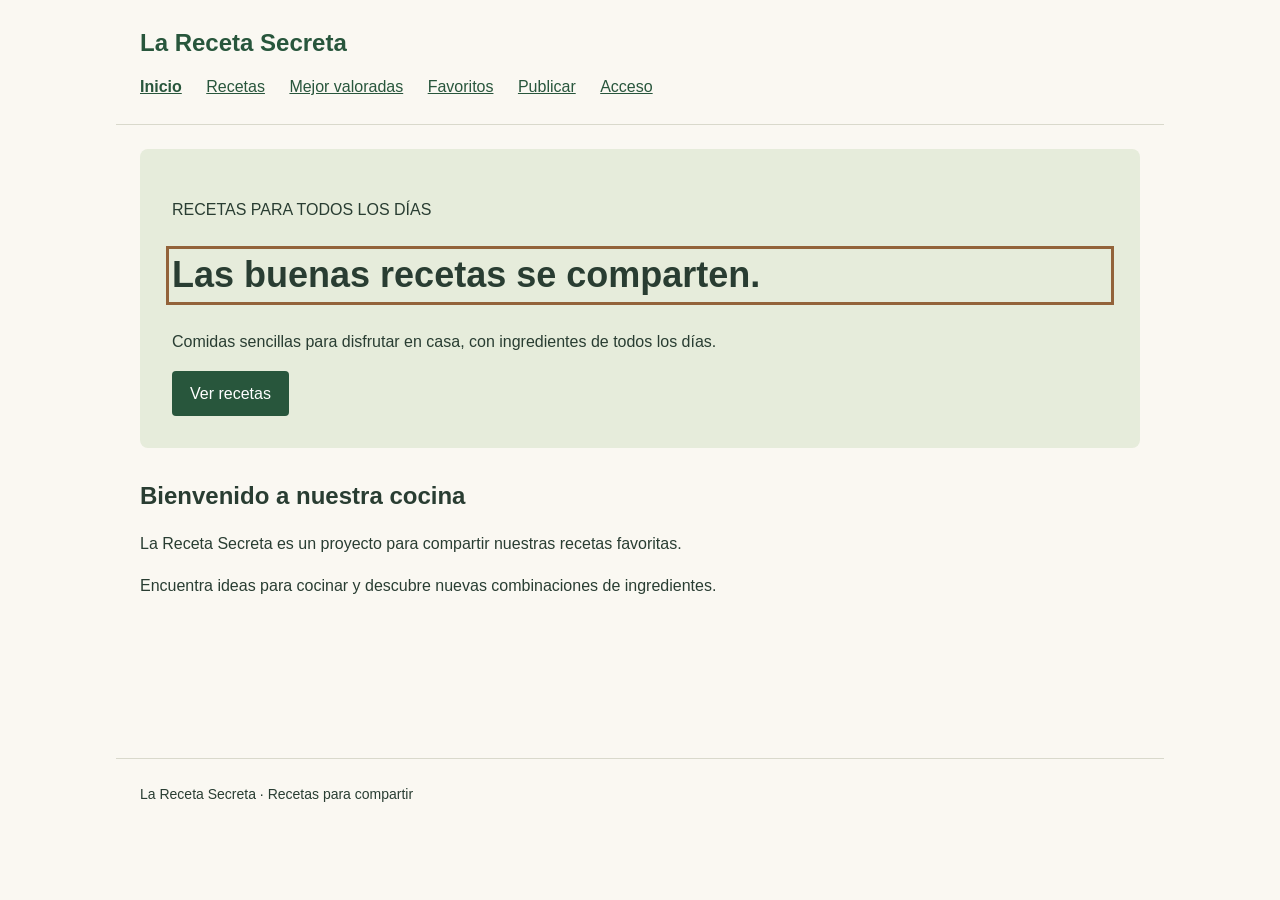
==== frontend/index.html @ 7e7b44a7 "Merge pull request #21 from zamuxdev/acceso/mis-recetas Mis recetas en Acceso, con editar y borrar (" ====
<!DOCTYPE html>
<html lang="es">
<head>
  <meta charset="UTF-8">
  <meta name="viewport" content="width=device-width, initial-scale=1.0">
  <title>Inicio | La Receta Secreta</title>
  <link rel="stylesheet" href="css/estilos.css">
  <link rel="stylesheet" href="css/busqueda.css">
  <link rel="stylesheet" href="css/favoritos.css">
  <link rel="stylesheet" href="css/calificaciones.css">
  <link rel="stylesheet" href="css/acceso.css">
  <!-- El orden importa: primero la API, luego los módulos y al final el enrutador. -->
  <script src="js/api-prueba.js" defer></script>
  <script src="js/api.js" defer></script>
  <script src="js/catalogo.js" defer></script>
  <script src="js/busqueda.js" defer></script>
  <script src="js/favoritos.js" defer></script>
  <script src="js/calificaciones.js" defer></script>
  <script src="js/acceso.js" defer></script>
  <script src="js/publicar.js" defer></script>
  <script src="js/app.js" defer></script>
</head>
<body>
  <header>
    <a class="marca" href="#/inicio">La Receta Secreta</a>
    <nav aria-label="Navegación principal">
      <a href="#/inicio" aria-current="page">Inicio</a>
      <a href="#/recetas">Recetas</a>
      <a href="#/mejor-valoradas">Mejor valoradas</a>
      <a href="#/favoritos">Favoritos</a>
      <a href="#/publicar">Publicar</a>
      <a href="#/acceso">Acceso</a>
    </nav>
  </header>
  <noscript><p class="aviso">Activa JavaScript para navegar por este recetario.</p></noscript>
  <main id="contenido">
    <!-- Pantalla: Inicio -->
    <div class="pantalla" id="inicio" data-titulo="Inicio" hidden>
      <section class="bienvenida">
        <p>RECETAS PARA TODOS LOS DÍAS</p>
        <h1>Las buenas recetas se comparten.</h1>
        <p>Comidas sencillas para disfrutar en casa, con ingredientes de todos los días.</p>
        <a class="boton" href="#/recetas">Ver recetas</a>
      </section>
      <section>
        <h2>Bienvenido a nuestra cocina</h2>
        <p>La Receta Secreta es un proyecto para compartir nuestras recetas favoritas.</p>
        <p>Encuentra ideas para cocinar y descubre nuevas combinaciones de ingredientes.</p>
      </section>
    </div>

    <!-- Pantalla: Recetas. Las tarjetas las dibuja js/catalogo.js con los datos de la API. -->
    <div class="pantalla" id="recetas" data-titulo="Recetas" hidden>
      <h1>Nuestras recetas</h1>
      <p>Ideas sencillas para tu próxima comida.</p>
      <!-- Módulo Búsqueda: aquí va la barra de búsqueda y los filtros. -->
      <p id="estado-catalogo" role="status"></p>
      <div class="galeria"></div>
    </div>

    <!-- Pantalla: Detalle de una receta (#/receta/<id>). La rellena js/catalogo.js. -->
    <div class="pantalla" id="receta-detalle" data-titulo="Receta" hidden>
      <a href="#/recetas">← Volver a las recetas</a>
      <h1>Cargando receta...</h1>
      <p id="estado-detalle" role="status"></p>
      <div id="detalle-contenido" hidden>
        <img id="detalle-foto" class="foto-receta foto-detalle" alt="" width="800" height="600" hidden>
        <p id="detalle-descripcion"></p>
        <p><strong id="detalle-meta"></strong></p>
        <!-- Ranura del módulo Favoritos -->
        <div id="detalle-acciones"></div>
        <!-- Ranura del módulo Calificaciones -->
        <div id="detalle-calificacion"></div>
        <section>
          <h2>Ingredientes</h2>
          <ul id="detalle-ingredientes"></ul>
        </section>
        <section>
          <h2>Preparación</h2>
          <ol id="detalle-pasos"></ol>
        </section>
        <button type="button" id="detalle-exportar">Exportar JSON</button>
        <button type="button" id="detalle-exportar-xml">Exportar XML</button>
      </div>
    </div>

    <!-- Pantalla: Mejor valoradas (módulo Calificaciones). La rellena js/calificaciones.js. -->
    <div class="pantalla" id="mejor-valoradas" data-titulo="Mejor valoradas" hidden>
      <h1>Mejor valoradas</h1>
    </div>

    <!-- Pantalla: Favoritos (módulo Favoritos) -->
    <div class="pantalla" id="favoritos" data-titulo="Favoritos" hidden>
      <h1>Mis favoritos</h1>
      <!-- El contenido lo dibuja js/favoritos.js al mostrar la pantalla -->
    </div>

    <!-- Pantalla: Publicar receta -->
    <div class="pantalla" id="publicar" data-titulo="Publicar receta" hidden>
      <h1>Comparte tu receta</h1>
      <p id="aviso-publicar-sesion" class="aviso" tabindex="-1" hidden>
        Para publicar una receta necesitas una cuenta. <a href="#/acceso">Entra a tu cuenta</a> o <a href="#/registro">crea una cuenta</a>.
      </p>
      <label for="archivo-receta">Importar receta desde un archivo JSON</label>
      <input id="archivo-receta" type="file" accept=".json,application/json" aria-describedby="estado-json">
      <p id="estado-json" role="status" aria-live="polite"></p>
      <form id="formulario-receta" novalidate>
        <label for="titulo">Nombre de la receta</label>
        <input id="titulo" type="text" maxlength="100" placeholder="Por ejemplo: arroz con verduras" aria-describedby="error-titulo">
        <p id="error-titulo" class="error-campo" hidden></p>
        <label for="descripcion">Descripción</label>
        <textarea id="descripcion" rows="3" maxlength="350" aria-describedby="error-descripcion"></textarea>
        <p id="error-descripcion" class="error-campo" hidden></p>
        <label for="foto">Foto de la receta (opcional)</label>
        <input id="foto" type="file" accept="image/jpeg,image/png,image/webp" aria-describedby="ayuda-foto error-foto">
        <small id="ayuda-foto">JPG, PNG o WebP. Máximo 2 MB.</small>
        <p id="error-foto" class="error-campo" hidden></p>
        <img id="vista-foto" class="foto-receta foto-previa" alt="Vista previa de la foto elegida" hidden>
        <button id="quitar-foto" type="button" hidden>Quitar foto</button>
        <label for="categoria">Categoría</label>
        <select id="categoria" aria-describedby="error-categoria">
          <option>Desayuno</option>
          <option>Comida</option>
          <option>Cena</option>
          <option>Postre</option>
        </select>
        <p id="error-categoria" class="error-campo" hidden></p>
        <label for="tiempo">Tiempo de preparación (minutos)</label>
        <input id="tiempo" type="number" min="1" max="1440" aria-describedby="error-tiempo">
        <p id="error-tiempo" class="error-campo" hidden></p>
        <label for="porciones">Porciones</label>
        <input id="porciones" type="number" min="1" max="100" aria-describedby="error-porciones">
        <p id="error-porciones" class="error-campo" hidden></p>
        <label for="ingredientes">Ingredientes (uno por línea, con su cantidad)</label>
        <textarea id="ingredientes" rows="5" maxlength="4000" aria-describedby="error-ingredientes"></textarea>
        <p id="error-ingredientes" class="error-campo" hidden></p>
        <label for="pasos">Preparación (un paso por línea)</label>
        <textarea id="pasos" rows="5" maxlength="8000" aria-describedby="error-pasos"></textarea>
        <p id="error-pasos" class="error-campo" hidden></p>
        <button type="submit">Agregar al recetario</button>
        <button type="button" id="exportar-formulario">Exportar JSON</button>
      </form>
    </div>

    <!-- Pantalla: Acceso (módulo Acceso). La maneja js/acceso.js. -->
    <div class="pantalla" id="acceso" data-titulo="Acceso" hidden>
      <h1>Acceso</h1>
      <p id="estado-acceso" role="status" aria-live="polite"></p>
      <section id="sesion-iniciada" class="sesion-iniciada" hidden>
        <p>Hola, <strong id="nombre-usuario"></strong></p>
        <button type="button" id="cerrar-sesion">Cerrar sesión</button>
      </section>
      <section id="mis-recetas" class="mis-recetas" aria-labelledby="titulo-mis-recetas" hidden>
        <h2 id="titulo-mis-recetas" tabindex="-1">Mis recetas</h2>
        <p id="estado-mis-recetas" role="status" aria-live="polite"></p>
        <ul id="lista-mis-recetas" class="lista-mis-recetas"></ul>
      </section>
      <form id="formulario-acceso" novalidate>
        <label for="acceso-correo">Correo electrónico</label>
        <input id="acceso-correo" type="email" autocomplete="email" maxlength="254" aria-describedby="error-acceso-correo">
        <p id="error-acceso-correo" class="error-campo" hidden></p>
        <label for="acceso-password">Contraseña</label>
        <input id="acceso-password" type="password" autocomplete="current-password" aria-describedby="error-acceso-password">
        <p id="error-acceso-password" class="error-campo" hidden></p>
        <button type="submit">Entrar</button>
        <p class="cambiar-pantalla">¿Todavía no tienes cuenta? <a href="#/registro">Crea una cuenta</a>.</p>
      </form>
      <p id="acceso-sin-cuenta">Puedes <a href="#/recetas">explorar las recetas sin una cuenta</a>.</p>
    </div>

    <!-- Pantalla: Registro (módulo Acceso). La maneja js/acceso.js. -->
    <div class="pantalla" id="registro" data-titulo="Crear cuenta" hidden>
      <h1>Crear cuenta</h1>
      <p id="estado-registro" role="status" aria-live="polite"></p>
      <form id="formulario-registro" novalidate>
        <label for="registro-nombre">Nombre</label>
        <input id="registro-nombre" type="text" autocomplete="name" maxlength="60" placeholder="Alex" aria-describedby="error-registro-nombre">
        <p id="error-registro-nombre" class="error-campo" hidden></p>
        <label for="registro-correo">Correo electrónico</label>
        <input id="registro-correo" type="email" autocomplete="email" maxlength="254" aria-describedby="error-registro-correo">
        <p id="error-registro-correo" class="error-campo" hidden></p>
        <label for="registro-password">Contraseña</label>
        <input id="registro-password" type="password" autocomplete="new-password" aria-describedby="ayuda-registro-password error-registro-password">
        <small id="ayuda-registro-password" class="ayuda-campo">Mínimo 8 caracteres.</small>
        <p id="error-registro-password" class="error-campo" hidden></p>
        <button type="submit">Crear cuenta</button>
        <p class="cambiar-pantalla">¿Ya tienes cuenta? <a href="#/acceso">Entra aquí</a>.</p>
      </form>
    </div>

    <div class="pantalla" id="no-encontrada" data-titulo="Página no encontrada" hidden>
        <h1>Página no encontrada</h1>
        <p>Ese enlace no corresponde a ninguna pantalla.</p>
        <a href="#/inicio">Volver al inicio</a>
    </div>
  </main>
  <footer>La Receta Secreta · Recetas para compartir</footer>
</body>
</html>
---- frontend/css/estilos.css ----
/* Estilos compartidos por todas las pantallas. */
[hidden] {
  display: none !important;
}
body {
  margin: 0;
  font-family: Arial, sans-serif;
  line-height: 1.6;
  color: #293d32;
  background-color: #faf8f2;
}
header, main, footer {
  max-width: 1000px;
  margin: auto;
  padding: 24px;
}
header {
  border-bottom: 1px solid #d9d9cc;
}
.marca {
  font-size: 24px;
  font-weight: bold;
  text-decoration: none;
}
nav {
  margin-top: 12px;
}
nav a {
  display: inline-block;
  margin-right: 20px;
}
nav a[aria-current="page"] {
  font-weight: bold;
}
a {
  color: #28563c;
}
h1, h2 {
  line-height: 1.3;
}
main {
  min-height: 65vh;
}
section {
  margin-bottom: 32px;
}
li {
  margin-bottom: 12px;
}
.bienvenida {
  background-color: #e6ecdb;
  padding: 32px;
  border-radius: 8px;
}
.bienvenida h1 {
  font-size: 36px;
}
.boton {
  display: inline-block;
  padding: 10px 18px;
  background-color: #28563c;
  color: white;
  border-radius: 4px;
  text-decoration: none;
}

/* Las tarjetas se acomodan en filas cuando hay espacio. */
.galeria {
  display: flex;
  flex-wrap: wrap;
  gap: 20px;
}
.tarjeta {
  flex: 1 1 250px;
  padding: 20px;
  border: 1px solid #d9d9cc;
  border-radius: 8px;
  background-color: white;
}
.tarjeta h2 {
  font-size: 22px;
}
.foto-receta {
  display: block;
  width: 100%;
  height: auto;
  aspect-ratio: 4 / 3;
  object-fit: cover;
  border-radius: 4px;
}
.foto-detalle {
  max-width: 640px;
  margin: 20px 0;
}
.foto-previa {
  max-width: 320px;
  margin-top: 12px;
}

/* Campos de los formularios. */
form {
  max-width: 600px;
}
label {
  display: block;
  margin-top: 18px;
  margin-bottom: 6px;
  font-weight: bold;
}
input, textarea, select {
  box-sizing: border-box;
  width: 100%;
  padding: 10px;
  border: 1px solid #899789;
  border-radius: 4px;
  font: inherit;
  background-color: white;
}
textarea {
  resize: vertical;
}
button {
  margin-top: 20px;
  padding: 12px 20px;
  font: inherit;
  cursor: pointer;
}
button:disabled {
  color: #555;
  background-color: #e7e7e0;
  border: 1px solid #999;
  cursor: not-allowed;
}
.aviso {
  background-color: #f0e7d4;
  padding: 16px;
  border-left: 4px solid #93633a;
}
:focus-visible {
  outline: 3px solid #93633a;
  outline-offset: 3px;
}
footer {
  border-top: 1px solid #d9d9cc;
  font-size: 14px;
}
@media (max-width: 600px) {
  header, main, footer {
    padding: 18px;
  }
  .bienvenida {
    padding: 20px;
  }
  .bienvenida h1 {
    font-size: 28px;
  }
}

/* Ranuras donde los módulos agregan sus botones. */
.tarjeta-acciones:empty {
  display: none;
}
.tarjeta-acciones {
  margin-top: 12px;
}
.en-construccion {
  color: #555;
  font-style: italic;
}
---- frontend/css/busqueda.css ----
/* Estilos del módulo Búsqueda. Usa solo este archivo para tus estilos (ver AGENTS.md).
   Mantén la paleta de estilos.css: texto #293d32, verde #28563c, crema #faf8f2, café #93633a. */
---- frontend/css/favoritos.css ----
/* Estilos del módulo Favoritos. Responsable: Brandon Aguilar.
   Paleta: texto #293d32, verde #28563c, crema #faf8f2, café #93633a. */

/* ── Botón de favorito (tarjetas y detalle) ── */
.btn-favorito {
  display: inline-flex;
  align-items: center;
  gap: 6px;
  padding: 8px 14px;
  margin-top: 0;
  background-color: #faf8f2;
  color: #28563c;
  border: 2px solid #28563c;
  border-radius: 4px;
  font: inherit;
  font-size: 14px;
  cursor: pointer;
  transition: background-color 0.15s, color 0.15s;
}

.btn-favorito:hover,
.btn-favorito:focus-visible {
  background-color: #28563c;
  color: #faf8f2;
}

/* Cuando la receta YA es favorita (aria-pressed="true") */
.btn-favorito[aria-pressed="true"] {
  background-color: #28563c;
  color: #faf8f2;
}

.btn-favorito[aria-pressed="true"]:hover,
.btn-favorito[aria-pressed="true"]:focus-visible {
  background-color: #28563c;
  opacity: 0.85;
}

.btn-favorito:disabled {
  opacity: 0.6;
  cursor: not-allowed;
}

/* ── Mensajes (sin sesión, errores) ── */
.favorito-aviso {
  font-size: 14px;
  color: #555;
  margin: 4px 0 0;
}

.favorito-error {
  font-size: 14px;
  color: #93633a;
  margin: 4px 0 0;
}

/* ── Pantalla Favoritos ── */
#btn-descargar-csv {
  margin-bottom: 16px;
  padding: 10px 18px;
  background-color: #28563c;
  color: #faf8f2;
  border: none;
  border-radius: 4px;
  font: inherit;
  cursor: pointer;
}

#btn-descargar-csv:hover,
#btn-descargar-csv:focus-visible {
  background-color: #1d3f2c;
}

#btn-descargar-csv:disabled {
  background-color: #e7e7e0;
  color: #555;
  border: 1px solid #999;
  cursor: not-allowed;
}

#estado-favoritos {
  font-size: 15px;
  color: #555;
  margin: 8px 0 12px;
  min-height: 1.4em;
}

.lista-favoritos {
  list-style: none;
  padding: 0;
  margin: 16px 0 0;
}

.favorito-item {
  display: flex;
  align-items: baseline;
  flex-wrap: wrap;
  gap: 8px 12px;
  padding: 14px 0;
  border-bottom: 1px solid #d9d9cc;
  margin-bottom: 0;
}

.favorito-item a {
  font-weight: bold;
  font-size: 17px;
}

.favorito-meta {
  font-size: 14px;
  color: #555;
  flex: 1 1 auto;
}

.btn-quitar-favorito {
  margin-top: 0;
  padding: 6px 12px;
  font-size: 13px;
  background-color: #faf8f2;
  color: #93633a;
  border: 1px solid #93633a;
  border-radius: 4px;
  cursor: pointer;
  transition: background-color 0.15s, color 0.15s;
  flex-shrink: 0;
}

.btn-quitar-favorito:hover,
.btn-quitar-favorito:focus-visible {
  background-color: #93633a;
  color: #faf8f2;
}

.btn-quitar-favorito:disabled {
  opacity: 0.6;
  cursor: not-allowed;
}

/* ── Responsive ── */
@media (max-width: 600px) {
  .favorito-item {
    flex-direction: column;
    gap: 6px;
  }

  .btn-favorito {
    width: 100%;
    justify-content: center;
  }
}
---- frontend/css/calificaciones.css ----
/* Estilos del módulo Calificaciones. Usa solo este archivo para tus estilos (ver AGENTS.md).
   Mantén la paleta de estilos.css: texto #293d32, verde #28563c, crema #faf8f2, café #93633a. */

.calificaciones-promedio {
  margin: 8px 0 4px;
  color: #93633a;
  font-weight: bold;
}

.calificaciones-estrellas {
  display: flex;
  gap: 2px;
  margin: 4px 0;
}

.estrella {
  margin: 0;
  padding: 0;
  width: 44px;
  height: 44px;
  display: inline-flex;
  align-items: center;
  justify-content: center;
  font-size: 26px;
  line-height: 1;
  background: none;
  border: none;
  color: #d9d9cc;
}

.estrella:hover:not(:disabled),
.estrella:focus-visible {
  color: #93633a;
}

.estrella.marcada {
  color: #93633a;
}

/* Al pasar el mouse (o el foco) por una estrella se pintan también las anteriores,
   y las siguientes se apagan aunque estén marcadas, para mostrar cómo quedaría. */
.estrella:not(:disabled):has(~ .estrella:hover:not(:disabled)),
.estrella:not(:disabled):has(~ .estrella:focus-visible) {
  color: #93633a;
}

.estrella:hover:not(:disabled) ~ .estrella,
.estrella:focus-visible ~ .estrella {
  color: #d9d9cc;
}

.estrella:disabled {
  cursor: not-allowed;
  opacity: 0.6;
}

.calificaciones-estado {
  color: #555;
  min-height: 1.2em;
  margin: 4px 0 0;
}

.quitar-calificacion {
  margin: 10px 0 0;
  padding: 6px 14px;
  background: none;
  border: 1px solid #93633a;
  border-radius: 4px;
  color: #93633a;
}

.quitar-calificacion:hover,
.quitar-calificacion:focus-visible {
  background-color: #f0e7d4;
}

.lista-mejor-valoradas {
  list-style: none;
  padding: 0;
  margin: 12px 0 0;
}

.mejor-valorada-item {
  border: 1px solid #d9d9cc;
  border-radius: 8px;
  background-color: white;
  padding: 14px 16px;
  margin-bottom: 12px;
}

.mejor-valorada-item a {
  font-weight: bold;
  text-decoration: none;
}

.mejor-valorada-meta,
.mejor-valorada-promedio {
  display: block;
  margin-top: 2px;
}

.mejor-valorada-meta {
  color: #555;
  font-size: 14px;
}

.mejor-valorada-promedio {
  color: #93633a;
  font-weight: bold;
  margin-top: 4px;
}

.mejor-valoradas-estado {
  color: #555;
}
---- frontend/css/acceso.css ----
/* Estilos del módulo Acceso. Usa solo este archivo para tus estilos (ver AGENTS.md).
   Mantén la paleta de estilos.css: texto #293d32, verde #28563c, crema #faf8f2, café #93633a. */

/* Mensaje de error debajo de un campo. El rojo oscuro se lee bien sobre el fondo crema. */
.error-campo {
  margin: 6px 0 0;
  color: #a3261b;
  font-size: 15px;
}

/* Borde del campo con error, además del mensaje (no se depende solo del color). */
#acceso [aria-invalid="true"],
#registro [aria-invalid="true"],
#publicar [aria-invalid="true"] {
  border: 2px solid #a3261b;
}

.ayuda-campo {
  display: block;
  margin-top: 4px;
  font-size: 15px;
}

/* Mensaje general del formulario (Entrando..., Correo o contraseña incorrectos...). */
#estado-acceso,
#estado-registro {
  font-weight: bold;
}
#estado-acceso:empty,
#estado-registro:empty {
  display: none;
}

/* Recuadro con el saludo cuando hay sesión iniciada. */
.sesion-iniciada {
  max-width: 600px;
  padding: 20px;
  border: 1px solid #d9d9cc;
  border-radius: 8px;
  background-color: white;
}
.sesion-iniciada p {
  margin-top: 0;
  font-size: 20px;
}
.sesion-iniciada button {
  margin-top: 0;
}

.cambiar-pantalla {
  margin-top: 24px;
}

/* En el celular el botón ocupa todo el ancho para tocarlo fácil. */
@media (max-width: 600px) {
  #formulario-acceso button[type="submit"],
  #formulario-registro button[type="submit"] {
    width: 100%;
  }
}

/* Pantalla Publicar: el aviso de sesión deja espacio antes del formulario. */
#aviso-publicar-sesion {
  max-width: 600px;
  margin-bottom: 24px;
}

/* Mis recetas: cada receta en un renglón con su enlace, sus datos y los botones. */
.mis-recetas {
  max-width: 600px;
  margin-top: 32px;
}
.lista-mis-recetas {
  padding: 0;
  list-style: none;
}
.mi-receta {
  display: flex;
  flex-wrap: wrap;
  align-items: center;
  gap: 4px 12px;
  padding: 12px 16px;
  border: 1px solid #d9d9cc;
  border-radius: 8px;
  background-color: white;
}
.mi-receta a {
  font-weight: bold;
}
.mi-receta-meta {
  color: #555;
  font-size: 15px;
}
.mi-receta-acciones {
  display: flex;
  gap: 8px;
  margin-left: auto;
}
.mi-receta-acciones button {
  margin-top: 0;
  padding: 8px 14px;
}
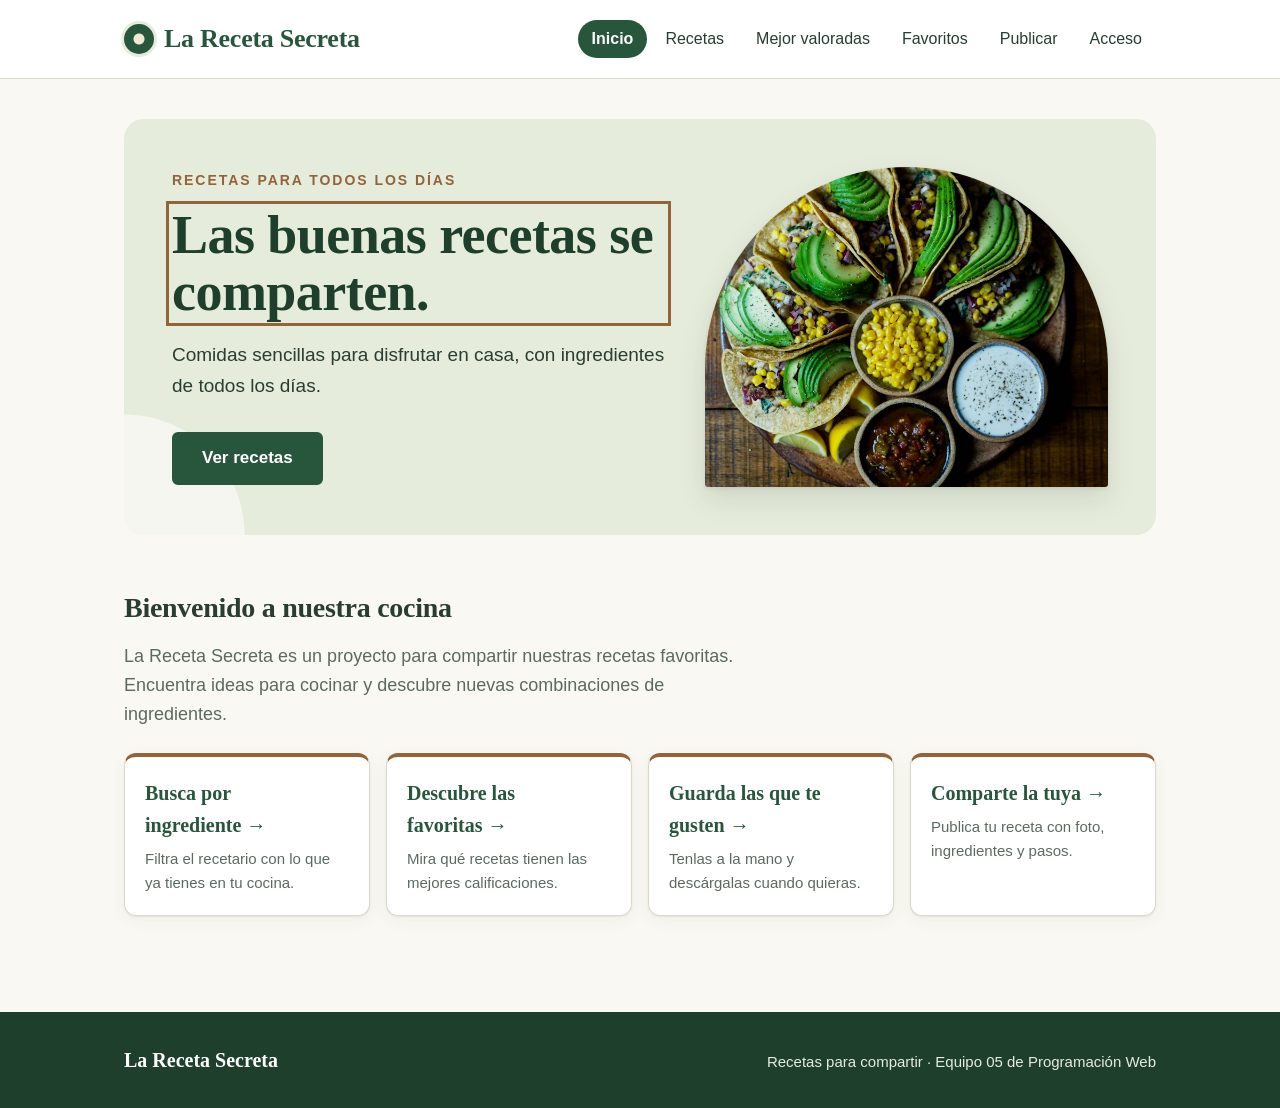
==== commit 93e2eff4: "Rediseña la interfaz sin cambiar su funcionamiento - estilos.css: variables de color, títulos serif " ====
--- a/frontend/index.html
+++ b/frontend/index.html
@@ -42,45 +42,77 @@
         <p>Comidas sencillas para disfrutar en casa, con ingredientes de todos los días.</p>
         <a class="boton" href="#/recetas">Ver recetas</a>
       </section>
-      <section>
+      <section class="inicio-cocina">
         <h2>Bienvenido a nuestra cocina</h2>
-        <p>La Receta Secreta es un proyecto para compartir nuestras recetas favoritas.</p>
-        <p>Encuentra ideas para cocinar y descubre nuevas combinaciones de ingredientes.</p>
+        <p>La Receta Secreta es un proyecto para compartir nuestras recetas favoritas.
+          Encuentra ideas para cocinar y descubre nuevas combinaciones de ingredientes.</p>
+        <ul class="inicio-atajos">
+          <li><a href="#/recetas"><strong>Busca por ingrediente</strong> <span>Filtra el recetario con lo que ya tienes en tu cocina.</span></a></li>
+          <li><a href="#/mejor-valoradas"><strong>Descubre las favoritas</strong> <span>Mira qué recetas tienen las mejores calificaciones.</span></a></li>
+          <li><a href="#/favoritos"><strong>Guarda las que te gusten</strong> <span>Tenlas a la mano y descárgalas cuando quieras.</span></a></li>
+          <li><a href="#/publicar"><strong>Comparte la tuya</strong> <span>Publica tu receta con foto, ingredientes y pasos.</span></a></li>
+        </ul>
       </section>
     </div>
 
     <!-- Pantalla: Recetas. Las tarjetas las dibuja js/catalogo.js con los datos de la API. -->
     <div class="pantalla" id="recetas" data-titulo="Recetas" hidden>
       <h1>Nuestras recetas</h1>
-      <p>Ideas sencillas para tu próxima comida.</p>
+      <p class="entrada">Ideas sencillas para tu próxima comida.</p>
       <!-- Módulo Búsqueda: aquí va la barra de búsqueda y los filtros. -->
+      <form id="modulo-busqueda" class="busqueda-contenedor" role="search" novalidate>
+        <div class="busqueda-campo">
+          <label for="input-ingrediente">Ingrediente</label>
+          <input type="search" id="input-ingrediente" placeholder="Ej. aguacate" maxlength="60">
+        </div>
+        <div class="busqueda-campo">
+          <label for="select-categoria">Categoría</label>
+          <select id="select-categoria">
+            <option value="">Todas</option>
+          </select>
+        </div>
+        <div class="busqueda-botones">
+          <button type="submit" id="btn-buscar">Buscar</button>
+          <button type="button" id="btn-limpiar" class="busqueda-secundario">Limpiar</button>
+        </div>
+      </form>
+      <p id="mensaje-resultados" class="busqueda-mensaje" role="status"></p>
       <p id="estado-catalogo" role="status"></p>
       <div class="galeria"></div>
     </div>
 
     <!-- Pantalla: Detalle de una receta (#/receta/<id>). La rellena js/catalogo.js. -->
     <div class="pantalla" id="receta-detalle" data-titulo="Receta" hidden>
-      <a href="#/recetas">← Volver a las recetas</a>
+      <a class="volver" href="#/recetas">← Volver a las recetas</a>
       <h1>Cargando receta...</h1>
       <p id="estado-detalle" role="status"></p>
       <div id="detalle-contenido" hidden>
-        <img id="detalle-foto" class="foto-receta foto-detalle" alt="" width="800" height="600" hidden>
-        <p id="detalle-descripcion"></p>
-        <p><strong id="detalle-meta"></strong></p>
-        <!-- Ranura del módulo Favoritos -->
-        <div id="detalle-acciones"></div>
-        <!-- Ranura del módulo Calificaciones -->
-        <div id="detalle-calificacion"></div>
-        <section>
-          <h2>Ingredientes</h2>
-          <ul id="detalle-ingredientes"></ul>
-        </section>
-        <section>
-          <h2>Preparación</h2>
-          <ol id="detalle-pasos"></ol>
-        </section>
-        <button type="button" id="detalle-exportar">Exportar JSON</button>
-        <button type="button" id="detalle-exportar-xml">Exportar XML</button>
+        <div class="detalle-cabecera">
+          <img id="detalle-foto" class="foto-receta foto-detalle" alt="" width="800" height="600" hidden>
+          <div class="detalle-resumen">
+            <p id="detalle-descripcion"></p>
+            <p class="detalle-meta"><strong id="detalle-meta"></strong></p>
+            <!-- Ranura del módulo Favoritos -->
+            <div id="detalle-acciones"></div>
+            <!-- Ranura del módulo Calificaciones -->
+            <div id="detalle-calificacion"></div>
+          </div>
+        </div>
+        <div class="detalle-cuerpo">
+          <section class="detalle-ingredientes">
+            <h2>Ingredientes</h2>
+            <ul id="detalle-ingredientes"></ul>
+          </section>
+          <section class="detalle-preparacion">
+            <h2>Preparación</h2>
+            <ol id="detalle-pasos"></ol>
+          </section>
+        </div>
+        <div class="detalle-exportar">
+          <p>Descarga esta receta:</p>
+          <button type="button" id="detalle-exportar">Exportar JSON</button>
+          <button type="button" id="detalle-exportar-xml">Exportar XML</button>
+        </div>
       </div>
     </div>
 
@@ -101,15 +133,17 @@
       <p id="aviso-publicar-sesion" class="aviso" tabindex="-1" hidden>
         Para publicar una receta necesitas una cuenta. <a href="#/acceso">Entra a tu cuenta</a> o <a href="#/registro">crea una cuenta</a>.
       </p>
-      <label for="archivo-receta">Importar receta desde un archivo JSON</label>
-      <input id="archivo-receta" type="file" accept=".json,application/json" aria-describedby="estado-json">
+      <div class="importar-receta">
+        <label for="archivo-receta">Importar receta desde un archivo JSON</label>
+        <input id="archivo-receta" type="file" accept=".json,application/json" aria-describedby="estado-json">
+      </div>
       <p id="estado-json" role="status" aria-live="polite"></p>
       <form id="formulario-receta" novalidate>
         <label for="titulo">Nombre de la receta</label>
-        <input id="titulo" type="text" maxlength="100" placeholder="Por ejemplo: arroz con verduras" aria-describedby="error-titulo">
+        <input id="titulo" aria-required="true" type="text" maxlength="100" placeholder="Por ejemplo: arroz con verduras" aria-describedby="error-titulo">
         <p id="error-titulo" class="error-campo" hidden></p>
         <label for="descripcion">Descripción</label>
-        <textarea id="descripcion" rows="3" maxlength="350" aria-describedby="error-descripcion"></textarea>
+        <textarea id="descripcion" aria-required="true" rows="3" maxlength="350" aria-describedby="error-descripcion"></textarea>
         <p id="error-descripcion" class="error-campo" hidden></p>
         <label for="foto">Foto de la receta (opcional)</label>
         <input id="foto" type="file" accept="image/jpeg,image/png,image/webp" aria-describedby="ayuda-foto error-foto">
@@ -117,28 +151,38 @@
         <p id="error-foto" class="error-campo" hidden></p>
         <img id="vista-foto" class="foto-receta foto-previa" alt="Vista previa de la foto elegida" hidden>
         <button id="quitar-foto" type="button" hidden>Quitar foto</button>
-        <label for="categoria">Categoría</label>
-        <select id="categoria" aria-describedby="error-categoria">
-          <option>Desayuno</option>
-          <option>Comida</option>
-          <option>Cena</option>
-          <option>Postre</option>
-        </select>
-        <p id="error-categoria" class="error-campo" hidden></p>
-        <label for="tiempo">Tiempo de preparación (minutos)</label>
-        <input id="tiempo" type="number" min="1" max="1440" aria-describedby="error-tiempo">
-        <p id="error-tiempo" class="error-campo" hidden></p>
-        <label for="porciones">Porciones</label>
-        <input id="porciones" type="number" min="1" max="100" aria-describedby="error-porciones">
-        <p id="error-porciones" class="error-campo" hidden></p>
+        <div class="campos-fila">
+          <div class="campo">
+            <label for="categoria">Categoría</label>
+            <select id="categoria" aria-describedby="error-categoria">
+              <option>Desayuno</option>
+              <option>Comida</option>
+              <option>Cena</option>
+              <option>Postre</option>
+            </select>
+            <p id="error-categoria" class="error-campo" hidden></p>
+          </div>
+          <div class="campo">
+            <label for="tiempo">Tiempo de preparación (minutos)</label>
+            <input id="tiempo" aria-required="true" type="number" min="1" max="1440" aria-describedby="error-tiempo">
+            <p id="error-tiempo" class="error-campo" hidden></p>
+          </div>
+          <div class="campo">
+            <label for="porciones">Porciones</label>
+            <input id="porciones" aria-required="true" type="number" min="1" max="100" aria-describedby="error-porciones">
+            <p id="error-porciones" class="error-campo" hidden></p>
+          </div>
+        </div>
         <label for="ingredientes">Ingredientes (uno por línea, con su cantidad)</label>
-        <textarea id="ingredientes" rows="5" maxlength="4000" aria-describedby="error-ingredientes"></textarea>
+        <textarea id="ingredientes" aria-required="true" rows="5" aria-describedby="error-ingredientes"></textarea>
         <p id="error-ingredientes" class="error-campo" hidden></p>
         <label for="pasos">Preparación (un paso por línea)</label>
-        <textarea id="pasos" rows="5" maxlength="8000" aria-describedby="error-pasos"></textarea>
+        <textarea id="pasos" aria-required="true" rows="5" aria-describedby="error-pasos"></textarea>
         <p id="error-pasos" class="error-campo" hidden></p>
-        <button type="submit">Agregar al recetario</button>
-        <button type="button" id="exportar-formulario">Exportar JSON</button>
+        <div class="formulario-botones">
+          <button type="submit">Agregar al recetario</button>
+          <button type="button" id="exportar-formulario">Exportar JSON</button>
+        </div>
       </form>
     </div>
 
@@ -157,10 +201,10 @@
       </section>
       <form id="formulario-acceso" novalidate>
         <label for="acceso-correo">Correo electrónico</label>
-        <input id="acceso-correo" type="email" autocomplete="email" maxlength="254" aria-describedby="error-acceso-correo">
+        <input id="acceso-correo" aria-required="true" type="email" autocomplete="email" maxlength="254" aria-describedby="error-acceso-correo">
         <p id="error-acceso-correo" class="error-campo" hidden></p>
         <label for="acceso-password">Contraseña</label>
-        <input id="acceso-password" type="password" autocomplete="current-password" aria-describedby="error-acceso-password">
+        <input id="acceso-password" aria-required="true" type="password" autocomplete="current-password" aria-describedby="error-acceso-password">
         <p id="error-acceso-password" class="error-campo" hidden></p>
         <button type="submit">Entrar</button>
         <p class="cambiar-pantalla">¿Todavía no tienes cuenta? <a href="#/registro">Crea una cuenta</a>.</p>
@@ -174,13 +218,13 @@
       <p id="estado-registro" role="status" aria-live="polite"></p>
       <form id="formulario-registro" novalidate>
         <label for="registro-nombre">Nombre</label>
-        <input id="registro-nombre" type="text" autocomplete="name" maxlength="60" placeholder="Alex" aria-describedby="error-registro-nombre">
+        <input id="registro-nombre" aria-required="true" type="text" autocomplete="name" maxlength="60" placeholder="Alex" aria-describedby="error-registro-nombre">
         <p id="error-registro-nombre" class="error-campo" hidden></p>
         <label for="registro-correo">Correo electrónico</label>
-        <input id="registro-correo" type="email" autocomplete="email" maxlength="254" aria-describedby="error-registro-correo">
+        <input id="registro-correo" aria-required="true" type="email" autocomplete="email" maxlength="254" aria-describedby="error-registro-correo">
         <p id="error-registro-correo" class="error-campo" hidden></p>
         <label for="registro-password">Contraseña</label>
-        <input id="registro-password" type="password" autocomplete="new-password" aria-describedby="ayuda-registro-password error-registro-password">
+        <input id="registro-password" aria-required="true" type="password" autocomplete="new-password" aria-describedby="ayuda-registro-password error-registro-password">
         <small id="ayuda-registro-password" class="ayuda-campo">Mínimo 8 caracteres.</small>
         <p id="error-registro-password" class="error-campo" hidden></p>
         <button type="submit">Crear cuenta</button>
@@ -190,10 +234,13 @@
 
     <div class="pantalla" id="no-encontrada" data-titulo="Página no encontrada" hidden>
         <h1>Página no encontrada</h1>
-        <p>Ese enlace no corresponde a ninguna pantalla.</p>
-        <a href="#/inicio">Volver al inicio</a>
+        <p class="entrada">Ese enlace no corresponde a ninguna pantalla.</p>
+        <a class="boton" href="#/inicio">Volver al inicio</a>
     </div>
   </main>
-  <footer>La Receta Secreta · Recetas para compartir</footer>
+  <footer>
+    <p class="pie-marca">La Receta Secreta</p>
+    <p>Recetas para compartir · Equipo 05 de Programación Web</p>
+  </footer>
 </body>
 </html>
--- a/frontend/css/estilos.css
+++ b/frontend/css/estilos.css
@@ -1,45 +1,146 @@
-/* Estilos compartidos por todas las pantallas. */
+/* Estilos compartidos por todas las pantallas.
+   Los colores y medidas están en variables (:root) para usarlos igual en todos lados.
+   La paleta está justificada en docs/06-diseno-interfaz.md. */
+:root {
+  --crema: #faf8f2;
+  --texto: #293d32;
+  --texto-suave: #5b6a60;
+  --verde: #28563c;
+  --verde-oscuro: #1d3f2c;
+  --verde-claro: #e6ecdb;
+  --borde: #d9d9cc;
+  --borde-campo: #899789;
+  --cafe: #93633a;
+  --cafe-claro: #f0e7d4;
+  --blanco: #ffffff;
+  --error: #a3261b;
+
+  --letra-texto: Arial, "Helvetica Neue", Helvetica, sans-serif;
+  /* Serif del sistema para los títulos: da el aire de recetario sin descargar fuentes. */
+  --letra-titulos: "Iowan Old Style", "Palatino Linotype", Palatino, Georgia, "Times New Roman", serif;
+
+  --radio: 12px;
+  --radio-chico: 6px;
+  --sombra: 0 1px 2px rgba(41, 61, 50, 0.06), 0 4px 16px rgba(41, 61, 50, 0.06);
+  --sombra-alta: 0 2px 4px rgba(41, 61, 50, 0.08), 0 12px 28px rgba(41, 61, 50, 0.12);
+  --ancho: 1080px;
+  --margen: 24px;
+}
+
 [hidden] {
   display: none !important;
 }
+*,
+*::before,
+*::after {
+  box-sizing: border-box;
+}
 body {
   margin: 0;
-  font-family: Arial, sans-serif;
+  font-family: var(--letra-texto);
+  font-size: 17px;
   line-height: 1.6;
-  color: #293d32;
-  background-color: #faf8f2;
-}
-header, main, footer {
-  max-width: 1000px;
+  color: var(--texto);
+  background-color: var(--crema);
+}
+
+/* El encabezado y el pie ocupan todo el ancho; su contenido se alinea con el de main. */
+header,
+footer {
+  padding-block: 18px;
+  padding-inline: max(var(--margen), calc((100% - var(--ancho)) / 2 + var(--margen)));
+}
+main {
+  max-width: var(--ancho);
+  min-height: 65vh;
   margin: auto;
-  padding: 24px;
-}
+  padding: 40px var(--margen) 64px;
+}
+
+/* ── Encabezado y menú ── */
 header {
-  border-bottom: 1px solid #d9d9cc;
+  display: flex;
+  flex-wrap: wrap;
+  align-items: center;
+  justify-content: space-between;
+  gap: 12px 32px;
+  border-bottom: 1px solid var(--borde);
+  background-color: var(--blanco);
 }
 .marca {
-  font-size: 24px;
-  font-weight: bold;
+  display: inline-flex;
+  align-items: center;
+  gap: 10px;
+  font-family: var(--letra-titulos);
+  font-size: 26px;
+  font-weight: bold;
+  color: var(--verde);
   text-decoration: none;
+  letter-spacing: -0.01em;
+}
+/* Sello decorativo antes del nombre. */
+.marca::before {
+  content: "";
+  width: 30px;
+  height: 30px;
+  flex-shrink: 0;
+  border-radius: 50%;
+  background:
+    radial-gradient(circle at 50% 50%, var(--cafe-claro) 0 5px, transparent 6px),
+    var(--verde);
+  box-shadow: 0 0 0 3px var(--verde-claro);
 }
 nav {
-  margin-top: 12px;
+  display: flex;
+  flex-wrap: wrap;
+  gap: 4px;
 }
 nav a {
-  display: inline-block;
-  margin-right: 20px;
-}
+  padding: 6px 14px;
+  border-radius: 999px;
+  color: var(--texto);
+  font-size: 16px;
+  text-decoration: none;
+  transition: background-color 0.15s, color 0.15s;
+}
+nav a:hover {
+  background-color: var(--verde-claro);
+  color: var(--verde-oscuro);
+}
+/* La sección actual se marca con color y negrita, no solo con color. */
 nav a[aria-current="page"] {
-  font-weight: bold;
-}
+  background-color: var(--verde);
+  color: var(--blanco);
+  font-weight: bold;
+}
+
+/* ── Texto general ── */
 a {
-  color: #28563c;
-}
-h1, h2 {
-  line-height: 1.3;
-}
-main {
-  min-height: 65vh;
+  color: var(--verde);
+  text-underline-offset: 3px;
+}
+a:hover {
+  color: var(--verde-oscuro);
+}
+h1,
+h2,
+h3 {
+  font-family: var(--letra-titulos);
+  line-height: 1.2;
+  letter-spacing: -0.01em;
+}
+h1 {
+  margin: 0 0 12px;
+  font-size: 42px;
+}
+h2 {
+  font-size: 28px;
+}
+.entrada {
+  margin-top: 0;
+  max-width: 60ch;
+  font-size: 19px;
+  color: var(--texto-suave);
 }
 section {
   margin-bottom: 32px;
@@ -47,57 +148,375 @@
 li {
   margin-bottom: 12px;
 }
+
+/* ── Botones ──
+   :where() deja estos estilos con la menor prioridad posible, para que los botones
+   de cada módulo (estrellas, corazón, búsqueda...) conserven su propio diseño. */
+:where(button),
+.boton {
+  display: inline-flex;
+  align-items: center;
+  justify-content: center;
+  gap: 8px;
+  margin-top: 20px;
+  padding: 12px 22px;
+  border: 2px solid var(--verde);
+  border-radius: var(--radio-chico);
+  background-color: var(--verde);
+  color: var(--blanco);
+  font: inherit;
+  font-weight: bold;
+  line-height: 1.2;
+  text-decoration: none;
+  cursor: pointer;
+  transition: background-color 0.15s, border-color 0.15s, color 0.15s, transform 0.15s;
+}
+:where(button):hover,
+.boton:hover {
+  border-color: var(--verde-oscuro);
+  background-color: var(--verde-oscuro);
+  color: var(--blanco);
+}
+:where(button):active,
+.boton:active {
+  transform: translateY(1px);
+}
+/* Botones secundarios: mismas medidas, pero con contorno en lugar de relleno. */
+:where(#detalle-exportar, #detalle-exportar-xml, #exportar-formulario, #quitar-foto, #cerrar-sesion) {
+  background-color: var(--blanco);
+  color: var(--verde);
+}
+:where(#detalle-exportar, #detalle-exportar-xml, #exportar-formulario, #quitar-foto, #cerrar-sesion):hover {
+  background-color: var(--verde-claro);
+  color: var(--verde-oscuro);
+}
+:where(button):disabled,
+:where(button):disabled:hover {
+  border-color: #b3b3a8;
+  background-color: #e7e7e0;
+  color: #555;
+  cursor: not-allowed;
+  transform: none;
+}
+
+/* ── Inicio ── */
 .bienvenida {
-  background-color: #e6ecdb;
-  padding: 32px;
-  border-radius: 8px;
+  display: grid;
+  grid-template-columns: minmax(0, 1.1fr) minmax(0, 0.9fr);
+  column-gap: 40px;
+  align-items: center;
+  overflow: hidden;
+  margin-bottom: 56px;
+  padding: 48px;
+  border-radius: 20px;
+  background:
+    radial-gradient(circle at 0% 100%, rgba(255, 255, 255, 0.55) 0 120px, transparent 121px),
+    var(--verde-claro);
+}
+.bienvenida > * {
+  grid-column: 1;
+}
+/* Foto decorativa a la derecha (no lleva texto, así que no necesita alt). */
+.bienvenida::after {
+  content: "";
+  grid-column: 2;
+  grid-row: 1 / span 4;
+  align-self: stretch;
+  min-height: 320px;
+  border-radius: 999px 999px var(--radio) var(--radio);
+  background: url("../fotos/tacos.jpg") center / cover;
+  box-shadow: var(--sombra-alta);
+}
+.bienvenida p:first-child {
+  margin: 0;
+  color: var(--cafe);
+  font-size: 14px;
+  font-weight: bold;
+  letter-spacing: 0.14em;
 }
 .bienvenida h1 {
-  font-size: 36px;
-}
-.boton {
-  display: inline-block;
-  padding: 10px 18px;
-  background-color: #28563c;
-  color: white;
-  border-radius: 4px;
+  margin: 12px 0 16px;
+  font-size: 54px;
+  line-height: 1.05;
+  color: var(--verde-oscuro);
+}
+.bienvenida p {
+  margin-top: 0;
+  font-size: 19px;
+}
+.bienvenida .boton {
+  justify-self: start;
+  margin-top: 8px;
+  padding: 14px 28px;
+}
+
+.inicio-cocina > p {
+  max-width: 62ch;
+  color: var(--texto-suave);
+  font-size: 18px;
+}
+.inicio-cocina h2 {
+  margin-bottom: 8px;
+}
+.inicio-atajos {
+  display: grid;
+  grid-template-columns: repeat(auto-fit, minmax(220px, 1fr));
+  gap: 16px;
+  margin: 24px 0 0;
+  padding: 0;
+  list-style: none;
+}
+.inicio-atajos li {
+  margin: 0;
+}
+.inicio-atajos a {
+  display: flex;
+  flex-direction: column;
+  gap: 6px;
+  height: 100%;
+  padding: 20px;
+  border: 1px solid var(--borde);
+  border-top: 4px solid var(--cafe);
+  border-radius: var(--radio);
+  background-color: var(--blanco);
+  color: var(--texto);
   text-decoration: none;
-}
-
-/* Las tarjetas se acomodan en filas cuando hay espacio. */
+  box-shadow: var(--sombra);
+  transition: transform 0.2s, box-shadow 0.2s;
+}
+.inicio-atajos a:hover {
+  transform: translateY(-3px);
+  box-shadow: var(--sombra-alta);
+}
+.inicio-atajos strong {
+  font-family: var(--letra-titulos);
+  font-size: 20px;
+  color: var(--verde);
+}
+.inicio-atajos strong::after {
+  content: "\00a0→";
+}
+.inicio-atajos span {
+  color: var(--texto-suave);
+  font-size: 15px;
+}
+
+/* ── Galería ──
+   Grid con auto-fill: tantas columnas como quepan, y una sola en el celular. */
 .galeria {
+  display: grid;
+  grid-template-columns: repeat(auto-fill, minmax(260px, 1fr));
+  gap: 24px;
+  margin-top: 8px;
+}
+.tarjeta {
+  position: relative;
   display: flex;
-  flex-wrap: wrap;
-  gap: 20px;
-}
-.tarjeta {
-  flex: 1 1 250px;
-  padding: 20px;
-  border: 1px solid #d9d9cc;
-  border-radius: 8px;
-  background-color: white;
+  flex-direction: column;
+  overflow: hidden;
+  padding-bottom: 20px;
+  border: 1px solid var(--borde);
+  border-radius: var(--radio);
+  background-color: var(--blanco);
+  box-shadow: var(--sombra);
+  transition: transform 0.2s, box-shadow 0.2s;
+}
+.tarjeta:hover {
+  transform: translateY(-4px);
+  box-shadow: var(--sombra-alta);
+}
+.tarjeta > :not(img) {
+  margin-inline: 20px;
+}
+.tarjeta .foto-receta {
+  border-radius: 0;
+  transition: transform 0.4s;
+}
+.tarjeta:hover .foto-receta {
+  transform: scale(1.03);
 }
 .tarjeta h2 {
-  font-size: 22px;
-}
+  margin-top: 18px;
+  margin-bottom: 4px;
+  font-size: 23px;
+}
+/* Primer párrafo: categoría, tiempo y porciones. */
+.tarjeta h2 + p {
+  margin: 0 20px 8px;
+  color: var(--cafe);
+  font-size: 13px;
+  font-weight: bold;
+  letter-spacing: 0.06em;
+  text-transform: uppercase;
+}
+.tarjeta h2 + p + p {
+  margin-top: 0;
+  color: var(--texto-suave);
+  font-size: 16px;
+}
+.tarjeta > a {
+  margin-top: auto;
+  font-weight: bold;
+  text-decoration: none;
+}
+.tarjeta > a::after {
+  content: "\00a0→";
+}
+/* Toda la tarjeta abre la receta: el enlace se estira para cubrirla. */
+.tarjeta > a::before {
+  content: "";
+  position: absolute;
+  inset: 0;
+}
+.tarjeta > a:focus-visible {
+  outline: none;
+}
+.tarjeta:has(> a:focus-visible) {
+  outline: 3px solid var(--cafe);
+  outline-offset: 3px;
+}
+
+/* Ranuras donde los módulos agregan sus botones. Quedan encima del enlace estirado. */
+.tarjeta-acciones:empty {
+  display: none;
+}
+.tarjeta-acciones {
+  position: relative;
+  z-index: 1;
+  margin-top: 14px;
+}
+
+/* ── Fotos ── */
 .foto-receta {
   display: block;
   width: 100%;
   height: auto;
   aspect-ratio: 4 / 3;
   object-fit: cover;
-  border-radius: 4px;
-}
-.foto-detalle {
-  max-width: 640px;
-  margin: 20px 0;
+  border-radius: var(--radio);
 }
 .foto-previa {
   max-width: 320px;
   margin-top: 12px;
-}
-
-/* Campos de los formularios. */
+  box-shadow: var(--sombra);
+}
+
+/* ── Detalle de receta ── */
+.volver {
+  display: inline-block;
+  margin-bottom: 16px;
+  font-weight: bold;
+  text-decoration: none;
+}
+.volver:hover {
+  text-decoration: underline;
+}
+.detalle-cabecera {
+  display: grid;
+  grid-template-columns: minmax(0, 1.2fr) minmax(0, 1fr);
+  gap: 32px 40px;
+  align-items: start;
+  margin: 24px 0 40px;
+}
+/* Si la receta no tiene foto, el resumen ocupa todo el ancho. */
+.detalle-cabecera:has(> .foto-detalle[hidden]) {
+  grid-template-columns: minmax(0, 1fr);
+}
+.foto-detalle {
+  box-shadow: var(--sombra-alta);
+}
+.detalle-resumen {
+  padding: 24px;
+  border: 1px solid var(--borde);
+  border-radius: var(--radio);
+  background-color: var(--blanco);
+  box-shadow: var(--sombra);
+}
+#detalle-descripcion {
+  margin-top: 0;
+  font-size: 19px;
+}
+.detalle-meta strong {
+  display: inline-block;
+  padding: 6px 14px;
+  border-radius: 999px;
+  background-color: var(--verde-claro);
+  color: var(--verde-oscuro);
+  font-size: 15px;
+}
+#detalle-calificacion:not(:empty) {
+  margin-top: 20px;
+  padding-top: 16px;
+  border-top: 1px solid var(--borde);
+}
+.detalle-cuerpo {
+  display: grid;
+  grid-template-columns: minmax(0, 1fr) minmax(0, 1.5fr);
+  gap: 40px;
+}
+.detalle-cuerpo h2 {
+  margin-top: 0;
+  padding-bottom: 10px;
+  border-bottom: 2px solid var(--cafe);
+}
+.detalle-ingredientes {
+  align-self: start;
+  padding: 24px;
+  border-radius: var(--radio);
+  background-color: var(--verde-claro);
+}
+#detalle-ingredientes {
+  padding-left: 22px;
+}
+#detalle-ingredientes li::marker {
+  color: var(--cafe);
+}
+/* Pasos con número grande en un círculo, para seguirlos mientras se cocina. */
+#detalle-pasos {
+  padding: 0;
+  list-style: none;
+  counter-reset: paso;
+}
+#detalle-pasos li {
+  position: relative;
+  min-height: 36px;
+  margin-bottom: 18px;
+  padding-left: 52px;
+  counter-increment: paso;
+}
+#detalle-pasos li::before {
+  content: counter(paso);
+  position: absolute;
+  top: -2px;
+  left: 0;
+  display: grid;
+  place-items: center;
+  width: 36px;
+  height: 36px;
+  border-radius: 50%;
+  background-color: var(--verde);
+  color: var(--blanco);
+  font-family: var(--letra-titulos);
+  font-weight: bold;
+}
+.detalle-exportar {
+  display: flex;
+  flex-wrap: wrap;
+  align-items: center;
+  gap: 12px;
+  margin-top: 16px;
+  padding-top: 24px;
+  border-top: 1px solid var(--borde);
+}
+.detalle-exportar p {
+  margin: 0 8px 0 0;
+  color: var(--texto-suave);
+}
+.detalle-exportar button {
+  margin-top: 0;
+}
+
+/* ── Formularios ── */
 form {
   max-width: 600px;
 }
@@ -107,63 +526,181 @@
   margin-bottom: 6px;
   font-weight: bold;
 }
-input, textarea, select {
-  box-sizing: border-box;
+input,
+textarea,
+select {
   width: 100%;
-  padding: 10px;
-  border: 1px solid #899789;
-  border-radius: 4px;
+  padding: 11px 12px;
+  border: 1px solid var(--borde-campo);
+  border-radius: var(--radio-chico);
   font: inherit;
-  background-color: white;
+  color: var(--texto);
+  background-color: var(--blanco);
+  transition: border-color 0.15s, box-shadow 0.15s;
+}
+input:hover,
+textarea:hover,
+select:hover {
+  border-color: var(--verde);
+}
+input:focus,
+textarea:focus,
+select:focus {
+  border-color: var(--verde);
+  box-shadow: 0 0 0 3px var(--verde-claro);
 }
 textarea {
   resize: vertical;
 }
-button {
-  margin-top: 20px;
-  padding: 12px 20px;
+small {
+  display: block;
+  margin-top: 4px;
+  color: var(--texto-suave);
+  font-size: 15px;
+}
+input[type="file"] {
+  padding: 8px;
+  border-style: dashed;
+  background-color: var(--crema);
+  cursor: pointer;
+}
+input[type="file"]::file-selector-button {
+  margin-right: 12px;
+  padding: 8px 14px;
+  border: 2px solid var(--verde);
+  border-radius: var(--radio-chico);
+  background-color: var(--blanco);
+  color: var(--verde);
   font: inherit;
+  font-weight: bold;
   cursor: pointer;
 }
-button:disabled {
-  color: #555;
-  background-color: #e7e7e0;
-  border: 1px solid #999;
-  cursor: not-allowed;
-}
+input[type="file"]::file-selector-button:hover {
+  background-color: var(--verde-claro);
+}
+
+/* ── Avisos ── */
 .aviso {
-  background-color: #f0e7d4;
-  padding: 16px;
-  border-left: 4px solid #93633a;
+  padding: 16px 20px;
+  border-left: 4px solid var(--cafe);
+  border-radius: var(--radio-chico);
+  background-color: var(--cafe-claro);
 }
 :focus-visible {
-  outline: 3px solid #93633a;
+  outline: 3px solid var(--cafe);
   outline-offset: 3px;
-}
-footer {
-  border-top: 1px solid #d9d9cc;
-  font-size: 14px;
-}
-@media (max-width: 600px) {
-  header, main, footer {
-    padding: 18px;
-  }
-  .bienvenida {
-    padding: 20px;
-  }
-  .bienvenida h1 {
-    font-size: 28px;
-  }
-}
-
-/* Ranuras donde los módulos agregan sus botones. */
-.tarjeta-acciones:empty {
-  display: none;
-}
-.tarjeta-acciones {
-  margin-top: 12px;
 }
 .en-construccion {
   color: #555;
   font-style: italic;
 }
+
+/* ── Pie de página ── */
+footer {
+  display: flex;
+  flex-wrap: wrap;
+  align-items: baseline;
+  justify-content: space-between;
+  gap: 4px 24px;
+  padding-block: 32px;
+  background-color: var(--verde-oscuro);
+  color: var(--verde-claro);
+  font-size: 15px;
+}
+footer p {
+  margin: 0;
+}
+.pie-marca {
+  font-family: var(--letra-titulos);
+  font-size: 20px;
+  font-weight: bold;
+  color: var(--blanco);
+}
+
+/* ── Pantallas medianas y chicas ── */
+@media (max-width: 860px) {
+  .bienvenida {
+    grid-template-columns: minmax(0, 1fr);
+    padding: 32px;
+  }
+  .bienvenida::after {
+    grid-column: 1;
+    grid-row: 1;
+    min-height: 0;
+    aspect-ratio: 16 / 9;
+    margin-bottom: 24px;
+    border-radius: var(--radio);
+  }
+  .detalle-cabecera,
+  .detalle-cuerpo {
+    grid-template-columns: minmax(0, 1fr);
+    gap: 24px;
+  }
+}
+@media (max-width: 600px) {
+  :root {
+    --margen: 16px;
+  }
+  body {
+    font-size: 16px;
+  }
+  header {
+    padding-block: 14px;
+  }
+  .marca {
+    font-size: 22px;
+  }
+  nav {
+    gap: 6px;
+  }
+  nav a {
+    padding: 5px 12px;
+    font-size: 15px;
+    border: 1px solid var(--borde);
+  }
+  nav a[aria-current="page"] {
+    border-color: var(--verde);
+  }
+  main {
+    padding-top: 28px;
+  }
+  h1 {
+    font-size: 32px;
+  }
+  h2 {
+    font-size: 24px;
+  }
+  .entrada {
+    font-size: 17px;
+  }
+  .bienvenida {
+    margin-inline: calc(var(--margen) * -1);
+    padding: 24px var(--margen) 32px;
+    border-radius: 0;
+  }
+  .bienvenida h1 {
+    font-size: 36px;
+  }
+  .bienvenida .boton {
+    justify-self: stretch;
+  }
+  .detalle-resumen,
+  .detalle-ingredientes {
+    padding: 18px;
+  }
+  .detalle-exportar p {
+    flex-basis: 100%;
+  }
+  .detalle-exportar button {
+    flex: 1 1 140px;
+  }
+}
+
+/* Quien pidió menos movimiento en su sistema no ve animaciones. */
+@media (prefers-reduced-motion: reduce) {
+  *,
+  *::before,
+  *::after {
+    transition: none !important;
+  }
+}
--- a/frontend/css/busqueda.css
+++ b/frontend/css/busqueda.css
@@ -1,2 +1,76 @@
 /* Estilos del módulo Búsqueda. Usa solo este archivo para tus estilos (ver AGENTS.md).
    Mantén la paleta de estilos.css: texto #293d32, verde #28563c, crema #faf8f2, café #93633a. */
+.busqueda-contenedor {
+  max-width: none;
+  display: flex;
+  flex-direction: column;
+  gap: 12px;
+  margin: 24px 0 16px;
+  padding: 20px;
+  border: 1px solid #d9d9cc;
+  border-radius: 12px;
+  background-color: white;
+  box-shadow: 0 1px 2px rgba(41, 61, 50, 0.06), 0 4px 16px rgba(41, 61, 50, 0.06);
+}
+.busqueda-campo label {
+  margin-top: 0;
+}
+/* Misma altura para campo, selector y botones, para que queden alineados en la fila. */
+.busqueda-contenedor input,
+.busqueda-contenedor select,
+.busqueda-botones button {
+  height: 48px;
+}
+.busqueda-botones {
+  display: flex;
+  gap: 12px;
+}
+.busqueda-botones button {
+  flex: 1;
+  margin-top: 0;
+  padding: 0 22px;
+  border: 2px solid #28563c;
+  border-radius: 6px;
+  color: white;
+  background-color: #28563c;
+  font-weight: bold;
+}
+.busqueda-botones button:hover {
+  border-color: #1d3f2c;
+  background-color: #1d3f2c;
+}
+.busqueda-botones .busqueda-secundario {
+  color: #28563c;
+  background-color: white;
+}
+.busqueda-botones .busqueda-secundario:hover {
+  color: #1d3f2c;
+  background-color: #e6ecdb;
+}
+.busqueda-contenedor input:focus,
+.busqueda-contenedor select:focus,
+.busqueda-botones button:focus {
+  outline: 3px solid #93633a;
+  outline-offset: 2px;
+}
+/* El mensaje siempre existe (para que el lector de pantalla lo anuncie); solo se ve si tiene texto. */
+.busqueda-mensaje:not(:empty) {
+  padding: 12px 16px;
+  border-left: 4px solid #93633a;
+  border-radius: 6px;
+  background-color: #f0e7d4;
+}
+
+/* En pantallas grandes, todo en una fila. */
+@media (min-width: 768px) {
+  .busqueda-contenedor {
+    flex-direction: row;
+    align-items: flex-end;
+  }
+  .busqueda-campo {
+    flex: 1;
+  }
+  .busqueda-botones button {
+    flex: none;
+  }
+}
--- a/frontend/css/favoritos.css
+++ b/frontend/css/favoritos.css
@@ -11,9 +11,10 @@
   background-color: #faf8f2;
   color: #28563c;
   border: 2px solid #28563c;
-  border-radius: 4px;
+  border-radius: 999px;
   font: inherit;
   font-size: 14px;
+  font-weight: bold;
   cursor: pointer;
   transition: background-color 0.15s, color 0.15s;
 }
@@ -61,8 +62,9 @@
   background-color: #28563c;
   color: #faf8f2;
   border: none;
-  border-radius: 4px;
+  border-radius: 6px;
   font: inherit;
+  font-weight: bold;
   cursor: pointer;
 }
 
@@ -89,21 +91,42 @@
   list-style: none;
   padding: 0;
   margin: 16px 0 0;
+  max-width: 720px;
+  border: 1px solid #d9d9cc;
+  border-radius: 12px;
+  background-color: white;
+  box-shadow: 0 1px 2px rgba(41, 61, 50, 0.06), 0 4px 16px rgba(41, 61, 50, 0.06);
 }
 
 .favorito-item {
   display: flex;
-  align-items: baseline;
+  align-items: center;
   flex-wrap: wrap;
   gap: 8px 12px;
-  padding: 14px 0;
+  padding: 16px 20px;
   border-bottom: 1px solid #d9d9cc;
   margin-bottom: 0;
 }
 
+.favorito-item:last-child {
+  border-bottom: none;
+}
+
+/* Corazón decorativo antes del nombre de cada favorito. */
+.favorito-item::before {
+  content: "♥";
+  color: #93633a;
+}
+
 .favorito-item a {
+  font-family: "Iowan Old Style", "Palatino Linotype", Palatino, Georgia, serif;
   font-weight: bold;
-  font-size: 17px;
+  font-size: 19px;
+  text-decoration: none;
+}
+
+.favorito-item a:hover {
+  text-decoration: underline;
 }
 
 .favorito-meta {
@@ -115,11 +138,12 @@
 .btn-quitar-favorito {
   margin-top: 0;
   padding: 6px 12px;
-  font-size: 13px;
   background-color: #faf8f2;
   color: #93633a;
   border: 1px solid #93633a;
-  border-radius: 4px;
+  border-radius: 6px;
+  font: inherit;
+  font-size: 13px;
   cursor: pointer;
   transition: background-color 0.15s, color 0.15s;
   flex-shrink: 0;
@@ -140,7 +164,12 @@
 @media (max-width: 600px) {
   .favorito-item {
     flex-direction: column;
+    align-items: flex-start;
     gap: 6px;
+  }
+
+  .favorito-item::before {
+    display: none;
   }
 
   .btn-favorito {
--- a/frontend/css/calificaciones.css
+++ b/frontend/css/calificaciones.css
@@ -2,7 +2,7 @@
    Mantén la paleta de estilos.css: texto #293d32, verde #28563c, crema #faf8f2, café #93633a. */
 
 .calificaciones-promedio {
-  margin: 8px 0 4px;
+  margin: 0 0 4px;
   color: #93633a;
   font-weight: bold;
 }
@@ -10,7 +10,7 @@
 .calificaciones-estrellas {
   display: flex;
   gap: 2px;
-  margin: 4px 0;
+  margin: 4px 0 4px -8px;
 }
 
 .estrella {
@@ -26,6 +26,12 @@
   background: none;
   border: none;
   color: #d9d9cc;
+  cursor: pointer;
+  transition: color 0.1s, transform 0.1s;
+}
+
+.estrella:hover:not(:disabled) {
+  transform: scale(1.15);
 }
 
 .estrella:hover:not(:disabled),
@@ -65,8 +71,11 @@
   padding: 6px 14px;
   background: none;
   border: 1px solid #93633a;
-  border-radius: 4px;
+  border-radius: 6px;
   color: #93633a;
+  font: inherit;
+  font-size: 15px;
+  cursor: pointer;
 }
 
 .quitar-calificacion:hover,
@@ -74,23 +83,59 @@
   background-color: #f0e7d4;
 }
 
+/* Lista numerada: el número del lugar va en un círculo a la izquierda. */
 .lista-mejor-valoradas {
   list-style: none;
   padding: 0;
-  margin: 12px 0 0;
+  margin: 24px 0 0;
+  max-width: 720px;
+  counter-reset: lugar;
 }
 
 .mejor-valorada-item {
+  position: relative;
   border: 1px solid #d9d9cc;
-  border-radius: 8px;
+  border-radius: 12px;
   background-color: white;
-  padding: 14px 16px;
+  padding: 16px 20px 16px 76px;
   margin-bottom: 12px;
+  box-shadow: 0 1px 2px rgba(41, 61, 50, 0.06), 0 4px 16px rgba(41, 61, 50, 0.06);
+  counter-increment: lugar;
+}
+
+.mejor-valorada-item::before {
+  content: counter(lugar);
+  position: absolute;
+  top: 50%;
+  left: 20px;
+  display: grid;
+  place-items: center;
+  width: 40px;
+  height: 40px;
+  border-radius: 50%;
+  background-color: #f0e7d4;
+  color: #93633a;
+  font-family: "Iowan Old Style", "Palatino Linotype", Palatino, Georgia, serif;
+  font-size: 20px;
+  font-weight: bold;
+  transform: translateY(-50%);
+}
+
+/* Los tres primeros lugares resaltan en verde. */
+.mejor-valorada-item:nth-child(-n + 3)::before {
+  background-color: #28563c;
+  color: white;
 }
 
 .mejor-valorada-item a {
+  font-family: "Iowan Old Style", "Palatino Linotype", Palatino, Georgia, serif;
+  font-size: 20px;
   font-weight: bold;
   text-decoration: none;
+}
+
+.mejor-valorada-item a:hover {
+  text-decoration: underline;
 }
 
 .mejor-valorada-meta,
--- a/frontend/css/acceso.css
+++ b/frontend/css/acceso.css
@@ -6,6 +6,10 @@
   margin: 6px 0 0;
   color: #a3261b;
   font-size: 15px;
+  font-weight: bold;
+}
+.error-campo::before {
+  content: "⚠ ";
 }
 
 /* Borde del campo con error, además del mensaje (no se depende solo del color). */
@@ -13,6 +17,7 @@
 #registro [aria-invalid="true"],
 #publicar [aria-invalid="true"] {
   border: 2px solid #a3261b;
+  background-color: #fdf6f5;
 }
 
 .ayuda-campo {
@@ -21,9 +26,37 @@
   font-size: 15px;
 }
 
+/* Los formularios de Acceso, Registro y Publicar van dentro de una tarjeta blanca. */
+#formulario-acceso,
+#formulario-registro,
+#formulario-receta {
+  padding: 8px 28px 28px;
+  border: 1px solid #d9d9cc;
+  border-radius: 12px;
+  background-color: white;
+  box-shadow: 0 1px 2px rgba(41, 61, 50, 0.06), 0 4px 16px rgba(41, 61, 50, 0.06);
+}
+#formulario-acceso,
+#formulario-registro {
+  max-width: 460px;
+}
+#formulario-receta {
+  max-width: 720px;
+}
+#formulario-acceso button[type="submit"],
+#formulario-registro button[type="submit"] {
+  width: 100%;
+  margin-top: 24px;
+}
+
 /* Mensaje general del formulario (Entrando..., Correo o contraseña incorrectos...). */
 #estado-acceso,
 #estado-registro {
+  max-width: 460px;
+  padding: 12px 16px;
+  border-left: 4px solid #93633a;
+  border-radius: 6px;
+  background-color: #f0e7d4;
   font-weight: bold;
 }
 #estado-acceso:empty,
@@ -33,41 +66,108 @@
 
 /* Recuadro con el saludo cuando hay sesión iniciada. */
 .sesion-iniciada {
-  max-width: 600px;
-  padding: 20px;
-  border: 1px solid #d9d9cc;
-  border-radius: 8px;
-  background-color: white;
+  display: flex;
+  flex-wrap: wrap;
+  align-items: center;
+  justify-content: space-between;
+  gap: 12px 20px;
+  max-width: 720px;
+  padding: 20px 24px;
+  border-radius: 12px;
+  background-color: #e6ecdb;
 }
 .sesion-iniciada p {
-  margin-top: 0;
+  margin: 0;
   font-size: 20px;
 }
+.sesion-iniciada strong {
+  font-family: "Iowan Old Style", "Palatino Linotype", Palatino, Georgia, serif;
+  font-size: 24px;
+  color: #1d3f2c;
+}
 .sesion-iniciada button {
   margin-top: 0;
 }
 
 .cambiar-pantalla {
-  margin-top: 24px;
-}
-
-/* En el celular el botón ocupa todo el ancho para tocarlo fácil. */
-@media (max-width: 600px) {
-  #formulario-acceso button[type="submit"],
-  #formulario-registro button[type="submit"] {
-    width: 100%;
-  }
-}
-
-/* Pantalla Publicar: el aviso de sesión deja espacio antes del formulario. */
+  margin: 20px 0 0;
+  padding-top: 16px;
+  border-top: 1px solid #d9d9cc;
+  text-align: center;
+}
+#acceso-sin-cuenta {
+  max-width: 460px;
+  color: #5b6a60;
+  text-align: center;
+}
+
+/* ── Pantalla Publicar ── */
+
+/* El aviso de sesión deja espacio antes del formulario. */
 #aviso-publicar-sesion {
-  max-width: 600px;
+  max-width: 720px;
   margin-bottom: 24px;
 }
 
-/* Mis recetas: cada receta en un renglón con su enlace, sus datos y los botones. */
+/* Recuadro para importar una receta desde JSON. */
+.importar-receta {
+  max-width: 720px;
+  margin: 8px 0 16px;
+  padding: 16px 20px;
+  border: 1px dashed #899789;
+  border-radius: 12px;
+  background-color: #e6ecdb;
+}
+.importar-receta label {
+  margin-top: 0;
+}
+.importar-receta input[type="file"] {
+  background-color: white;
+}
+
+/* Mensaje general de Publicar (Publicando..., Receta publicada...). Solo se ve si tiene texto. */
+#estado-json {
+  max-width: 720px;
+}
+#estado-json:not(:empty) {
+  padding: 12px 16px;
+  border-left: 4px solid #93633a;
+  border-radius: 6px;
+  background-color: #f0e7d4;
+  font-weight: bold;
+}
+
+/* Categoría, tiempo y porciones en una fila cuando hay espacio. */
+.campos-fila {
+  display: grid;
+  grid-template-columns: repeat(3, minmax(0, 1fr));
+  gap: 0 16px;
+}
+/* Las tres etiquetas ocupan la misma altura para que los campos queden alineados. */
+.campos-fila label {
+  min-height: 3.2em;
+  display: flex;
+  align-items: flex-end;
+}
+#quitar-foto {
+  margin-top: 12px;
+  padding: 8px 16px;
+}
+.formulario-botones {
+  display: flex;
+  flex-wrap: wrap;
+  gap: 12px;
+  margin-top: 28px;
+  padding-top: 20px;
+  border-top: 1px solid #d9d9cc;
+}
+.formulario-botones button {
+  margin-top: 0;
+}
+
+/* ── Mis recetas: cada receta en un renglón con su enlace, sus datos y los botones. ── */
 .mis-recetas {
-  max-width: 600px;
+  max-width: 720px;
   margin-top: 32px;
 }
 .lista-mis-recetas {
@@ -79,16 +179,23 @@
   flex-wrap: wrap;
   align-items: center;
   gap: 4px 12px;
-  padding: 12px 16px;
+  padding: 14px 20px;
   border: 1px solid #d9d9cc;
-  border-radius: 8px;
-  background-color: white;
+  border-radius: 12px;
+  background-color: white;
+  box-shadow: 0 1px 2px rgba(41, 61, 50, 0.06), 0 4px 16px rgba(41, 61, 50, 0.06);
 }
 .mi-receta a {
-  font-weight: bold;
+  font-family: "Iowan Old Style", "Palatino Linotype", Palatino, Georgia, serif;
+  font-size: 19px;
+  font-weight: bold;
+  text-decoration: none;
+}
+.mi-receta a:hover {
+  text-decoration: underline;
 }
 .mi-receta-meta {
-  color: #555;
+  color: #5b6a60;
   font-size: 15px;
 }
 .mi-receta-acciones {
@@ -98,5 +205,49 @@
 }
 .mi-receta-acciones button {
   margin-top: 0;
-  padding: 8px 14px;
-}
+  padding: 8px 16px;
+  font-size: 15px;
+}
+/* Editar con contorno verde; Borrar con contorno café porque no se puede deshacer. */
+.mi-receta-acciones button:first-child {
+  background-color: white;
+  color: #28563c;
+}
+.mi-receta-acciones button:first-child:hover {
+  background-color: #e6ecdb;
+  color: #1d3f2c;
+}
+.mi-receta-acciones button:last-child:not(:disabled) {
+  border-color: #93633a;
+  background-color: white;
+  color: #93633a;
+}
+.mi-receta-acciones button:last-child:not(:disabled):hover {
+  background-color: #93633a;
+  color: white;
+}
+
+/* En el celular los campos van uno debajo de otro y los botones ocupan todo el ancho. */
+@media (max-width: 600px) {
+  #formulario-acceso,
+  #formulario-registro,
+  #formulario-receta {
+    padding: 4px 18px 20px;
+  }
+  .campos-fila {
+    grid-template-columns: minmax(0, 1fr);
+  }
+  .campos-fila label {
+    min-height: 0;
+  }
+  .formulario-botones button {
+    width: 100%;
+  }
+  .mi-receta-acciones {
+    width: 100%;
+    margin-left: 0;
+  }
+  .mi-receta-acciones button {
+    flex: 1;
+  }
+}
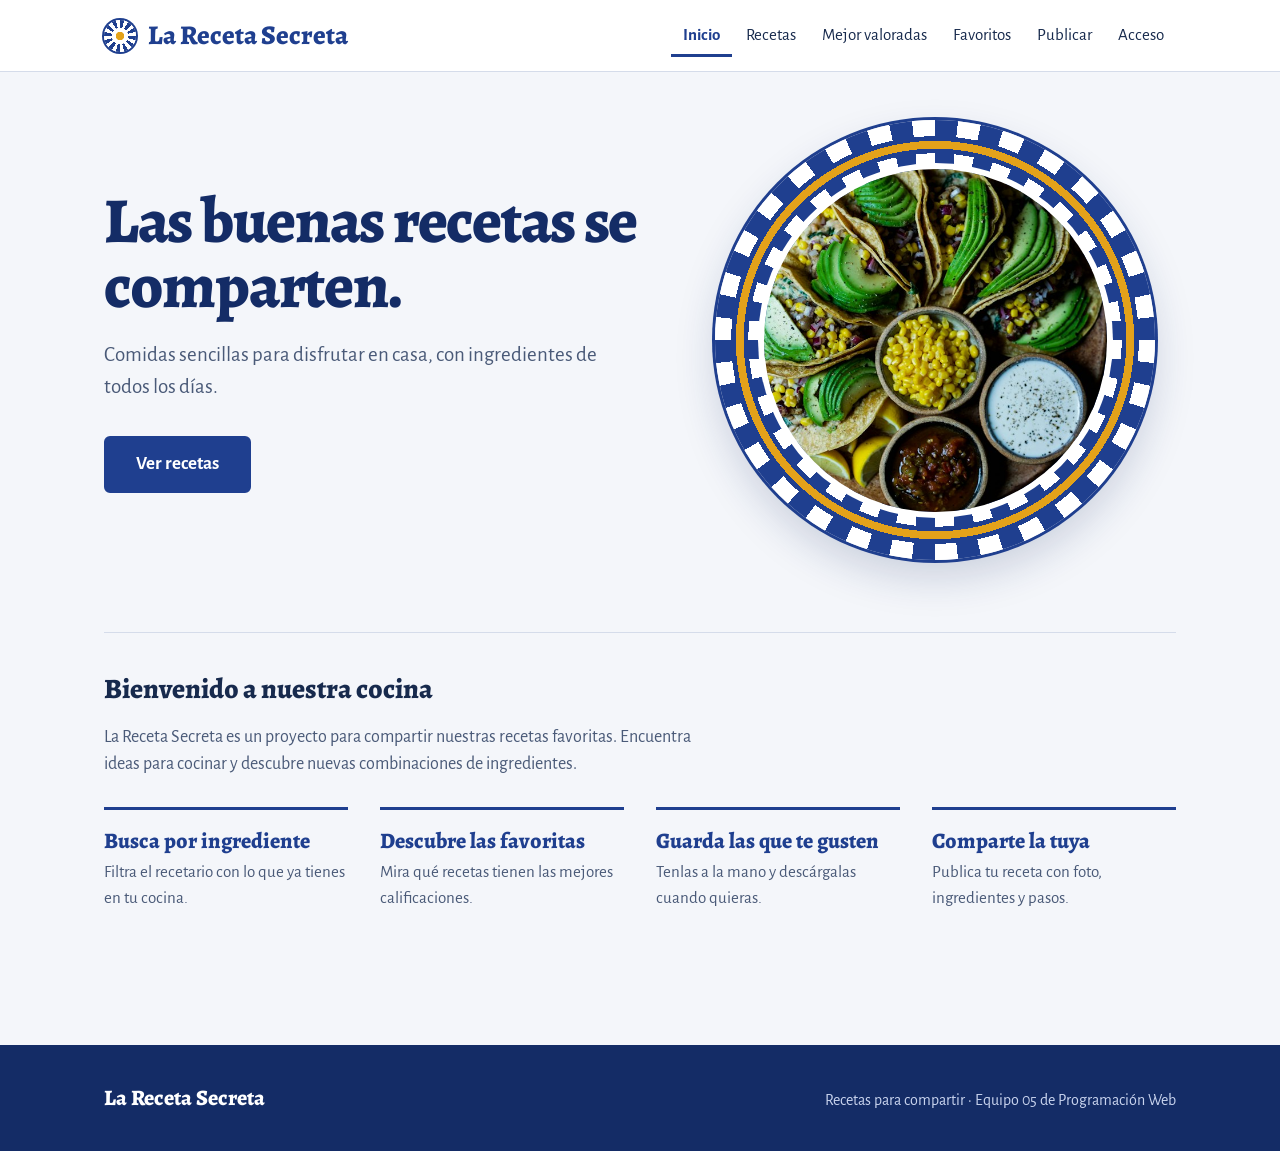
==== commit 99943d25: "Rediseño" ====
--- a/frontend/index.html
+++ b/frontend/index.html
@@ -4,6 +4,10 @@
   <meta charset="UTF-8">
   <meta name="viewport" content="width=device-width, initial-scale=1.0">
   <title>Inicio | La Receta Secreta</title>
+  <!-- Tipografía: Alegreya y Alegreya Sans. Sin internet se usan las fuentes del sistema. -->
+  <link rel="preconnect" href="https://fonts.googleapis.com">
+  <link rel="preconnect" href="https://fonts.gstatic.com" crossorigin>
+  <link rel="stylesheet" href="https://fonts.googleapis.com/css2?family=Alegreya:wght@700;800&family=Alegreya+Sans:ital,wght@0,400;0,700;1,400&display=swap">
   <link rel="stylesheet" href="css/estilos.css">
   <link rel="stylesheet" href="css/busqueda.css">
   <link rel="stylesheet" href="css/favoritos.css">
@@ -37,7 +41,6 @@
     <!-- Pantalla: Inicio -->
     <div class="pantalla" id="inicio" data-titulo="Inicio" hidden>
       <section class="bienvenida">
-        <p>RECETAS PARA TODOS LOS DÍAS</p>
         <h1>Las buenas recetas se comparten.</h1>
         <p>Comidas sencillas para disfrutar en casa, con ingredientes de todos los días.</p>
         <a class="boton" href="#/recetas">Ver recetas</a>
--- a/frontend/css/estilos.css
+++ b/frontend/css/estilos.css
@@ -1,29 +1,45 @@
 /* Estilos compartidos por todas las pantallas.
-   Los colores y medidas están en variables (:root) para usarlos igual en todos lados.
-   La paleta está justificada en docs/06-diseno-interfaz.md. */
+   Idea del diseño: la loza de talavera. Fondo blanco porcelana, azul cobalto y un acento
+   amarillo maíz. Lo único llamativo es el "plato" de la portada; lo demás es sobrio.
+   Los colores y medidas están en variables (:root) y los usan también los CSS de cada módulo.
+   La justificación está en docs/06-diseno-interfaz.md. */
 :root {
-  --crema: #faf8f2;
-  --texto: #293d32;
-  --texto-suave: #5b6a60;
-  --verde: #28563c;
-  --verde-oscuro: #1d3f2c;
-  --verde-claro: #e6ecdb;
-  --borde: #d9d9cc;
-  --borde-campo: #899789;
-  --cafe: #93633a;
-  --cafe-claro: #f0e7d4;
+  /* Color */
+  --loza: #f4f6fa;           /* fondo de la página: blanco frío, como la porcelana */
   --blanco: #ffffff;
-  --error: #a3261b;
-
-  --letra-texto: Arial, "Helvetica Neue", Helvetica, sans-serif;
-  /* Serif del sistema para los títulos: da el aire de recetario sin descargar fuentes. */
-  --letra-titulos: "Iowan Old Style", "Palatino Linotype", Palatino, Georgia, "Times New Roman", serif;
-
-  --radio: 12px;
-  --radio-chico: 6px;
-  --sombra: 0 1px 2px rgba(41, 61, 50, 0.06), 0 4px 16px rgba(41, 61, 50, 0.06);
-  --sombra-alta: 0 2px 4px rgba(41, 61, 50, 0.08), 0 12px 28px rgba(41, 61, 50, 0.12);
-  --ancho: 1080px;
+  --tinta: #172a4d;          /* texto: azul tinta, casi negro */
+  --tinta-suave: #4a5a78;    /* texto secundario */
+  --cobalto: #1f3f8f;        /* enlaces, botones, marca */
+  --cobalto-oscuro: #142c66; /* botón al pasar el mouse, pie de página */
+  --cobalto-claro: #e5ebf7;  /* recuadros suaves (ingredientes, importar) */
+  --linea: #d5dcea;          /* bordes */
+  --linea-campo: #8291ae;    /* borde de los campos de formulario */
+  --maiz: #e3a21a;           /* decorativo: estrellas, borde del plato */
+  --maiz-oscuro: #8f5c00;    /* texto con acento (promedio, avisos): contraste 5:1 sobre blanco */
+  --maiz-claro: #fcf3dc;     /* fondo de avisos */
+  --error: #b42318;
+  --error-claro: #fdf1ef;
+  --apagado: #cfd6e4;        /* estrellas vacías, botones deshabilitados */
+
+  /* Tipografía: Alegreya (títulos) y Alegreya Sans (texto). Si no hay internet,
+     se usan las fuentes del sistema que siguen en la lista. */
+  --letra-titulos: "Alegreya", "Iowan Old Style", "Palatino Linotype", Palatino, Georgia, serif;
+  --letra-texto: "Alegreya Sans", "Segoe UI", "Helvetica Neue", Arial, sans-serif;
+
+  /* Escala de tamaños (cada paso es ~1.25 veces el anterior). */
+  --t-chico: 15px;
+  --t-texto: 18px;
+  --t-entrada: 21px;
+  --t-h3: 22px;
+  --t-h2: 28px;
+  --t-h1: 44px;
+  --t-portada: 64px;
+
+  /* Radios según jerarquía: controles < tarjetas < bloques grandes. */
+  --radio-control: 6px;
+  --radio: 10px;
+  --radio-bloque: 18px;
+  --ancho: 1120px;
   --margen: 24px;
 }
 
@@ -38,23 +54,29 @@
 body {
   margin: 0;
   font-family: var(--letra-texto);
-  font-size: 17px;
-  line-height: 1.6;
-  color: var(--texto);
-  background-color: var(--crema);
+  font-size: var(--t-texto);
+  line-height: 1.55;
+  color: var(--tinta);
+  background-color: var(--loza);
+  -webkit-font-smoothing: antialiased;
+  /* El pie queda abajo aunque la pantalla tenga poco contenido. */
+  display: flex;
+  flex-direction: column;
+  min-height: 100vh;
 }
 
 /* El encabezado y el pie ocupan todo el ancho; su contenido se alinea con el de main. */
 header,
 footer {
-  padding-block: 18px;
   padding-inline: max(var(--margen), calc((100% - var(--ancho)) / 2 + var(--margen)));
 }
 main {
+  flex: 1;
+  width: 100%;
   max-width: var(--ancho);
   min-height: 65vh;
   margin: auto;
-  padding: 40px var(--margen) 64px;
+  padding: 48px var(--margen) 80px;
 }
 
 /* ── Encabezado y menú ── */
@@ -63,90 +85,103 @@
   flex-wrap: wrap;
   align-items: center;
   justify-content: space-between;
-  gap: 12px 32px;
-  border-bottom: 1px solid var(--borde);
+  gap: 8px 32px;
+  padding-block: 14px;
+  border-bottom: 1px solid var(--linea);
   background-color: var(--blanco);
 }
 .marca {
   display: inline-flex;
   align-items: center;
-  gap: 10px;
+  gap: 12px;
   font-family: var(--letra-titulos);
-  font-size: 26px;
-  font-weight: bold;
-  color: var(--verde);
+  font-size: 27px;
+  font-weight: 800;
+  line-height: 1;
+  color: var(--cobalto);
   text-decoration: none;
-  letter-spacing: -0.01em;
-}
-/* Sello decorativo antes del nombre. */
+}
+.marca:hover {
+  color: var(--cobalto-oscuro);
+}
+/* Un plato pequeño de talavera como logotipo: borde a rayas y centro maíz. */
 .marca::before {
   content: "";
-  width: 30px;
-  height: 30px;
+  width: 32px;
+  height: 32px;
   flex-shrink: 0;
   border-radius: 50%;
   background:
-    radial-gradient(circle at 50% 50%, var(--cafe-claro) 0 5px, transparent 6px),
-    var(--verde);
-  box-shadow: 0 0 0 3px var(--verde-claro);
+    radial-gradient(circle, var(--maiz) 0 4px, var(--blanco) 4.5px 8px, transparent 8.5px),
+    repeating-conic-gradient(var(--cobalto) 0 15deg, var(--blanco) 15deg 30deg);
+  box-shadow: 0 0 0 2px var(--cobalto);
 }
 nav {
   display: flex;
   flex-wrap: wrap;
-  gap: 4px;
+  gap: 2px;
 }
 nav a {
-  padding: 6px 14px;
-  border-radius: 999px;
-  color: var(--texto);
-  font-size: 16px;
+  padding: 8px 12px 6px;
+  border-bottom: 3px solid transparent;
+  color: var(--tinta);
+  font-size: 17px;
   text-decoration: none;
-  transition: background-color 0.15s, color 0.15s;
 }
 nav a:hover {
-  background-color: var(--verde-claro);
-  color: var(--verde-oscuro);
-}
-/* La sección actual se marca con color y negrita, no solo con color. */
+  color: var(--cobalto);
+  border-bottom-color: var(--linea);
+}
+/* La sección actual se marca con barra, color y negrita, no solo con color. */
 nav a[aria-current="page"] {
-  background-color: var(--verde);
-  color: var(--blanco);
-  font-weight: bold;
+  border-bottom-color: var(--cobalto);
+  color: var(--cobalto);
+  font-weight: 700;
 }
 
 /* ── Texto general ── */
 a {
-  color: var(--verde);
+  color: var(--cobalto);
   text-underline-offset: 3px;
+  text-decoration-thickness: 1px;
 }
 a:hover {
-  color: var(--verde-oscuro);
+  color: var(--cobalto-oscuro);
+  text-decoration-thickness: 2px;
 }
 h1,
 h2,
 h3 {
   font-family: var(--letra-titulos);
-  line-height: 1.2;
-  letter-spacing: -0.01em;
+  font-weight: 800;
+  line-height: 1.15;
+  color: var(--tinta);
 }
 h1 {
   margin: 0 0 12px;
-  font-size: 42px;
+  font-size: var(--t-h1);
+  letter-spacing: -0.01em;
 }
 h2 {
-  font-size: 28px;
+  margin: 40px 0 12px;
+  font-size: var(--t-h2);
+}
+h3 {
+  font-size: var(--t-h3);
+}
+p {
+  max-width: 68ch;
 }
 .entrada {
   margin-top: 0;
-  max-width: 60ch;
-  font-size: 19px;
-  color: var(--texto-suave);
+  font-size: var(--t-entrada);
+  color: var(--tinta-suave);
 }
 section {
   margin-bottom: 32px;
 }
 li {
-  margin-bottom: 12px;
+  margin-bottom: 10px;
 }
 
 /* ── Botones ──
@@ -160,22 +195,23 @@
   gap: 8px;
   margin-top: 20px;
   padding: 12px 22px;
-  border: 2px solid var(--verde);
-  border-radius: var(--radio-chico);
-  background-color: var(--verde);
+  border: 2px solid var(--cobalto);
+  border-radius: var(--radio-control);
+  background-color: var(--cobalto);
   color: var(--blanco);
   font: inherit;
-  font-weight: bold;
+  font-weight: 700;
   line-height: 1.2;
   text-decoration: none;
   cursor: pointer;
-  transition: background-color 0.15s, border-color 0.15s, color 0.15s, transform 0.15s;
+  transition: background-color 0.15s, border-color 0.15s, color 0.15s;
 }
 :where(button):hover,
 .boton:hover {
-  border-color: var(--verde-oscuro);
-  background-color: var(--verde-oscuro);
+  border-color: var(--cobalto-oscuro);
+  background-color: var(--cobalto-oscuro);
   color: var(--blanco);
+  text-decoration: none;
 }
 :where(button):active,
 .boton:active {
@@ -184,85 +220,105 @@
 /* Botones secundarios: mismas medidas, pero con contorno en lugar de relleno. */
 :where(#detalle-exportar, #detalle-exportar-xml, #exportar-formulario, #quitar-foto, #cerrar-sesion) {
   background-color: var(--blanco);
-  color: var(--verde);
+  color: var(--cobalto);
 }
 :where(#detalle-exportar, #detalle-exportar-xml, #exportar-formulario, #quitar-foto, #cerrar-sesion):hover {
-  background-color: var(--verde-claro);
-  color: var(--verde-oscuro);
+  background-color: var(--cobalto-claro);
+  color: var(--cobalto-oscuro);
 }
 :where(button):disabled,
 :where(button):disabled:hover {
-  border-color: #b3b3a8;
-  background-color: #e7e7e0;
-  color: #555;
+  border-color: var(--apagado);
+  background-color: #eceff5;
+  color: #5c667a;
   cursor: not-allowed;
   transform: none;
 }
 
-/* ── Inicio ── */
+/* ── Inicio ──
+   El texto a la izquierda y, a la derecha, la foto servida en un plato de talavera.
+   El plato son dos capas en la misma celda: ::before es el borde a rayas y ::after la foto. */
 .bienvenida {
   display: grid;
-  grid-template-columns: minmax(0, 1.1fr) minmax(0, 0.9fr);
-  column-gap: 40px;
+  grid-template-columns: minmax(0, 1fr) minmax(0, 0.9fr);
+  /* Las filas 1 y 5 absorben el espacio sobrante, así el texto queda centrado junto al plato. */
+  grid-template-rows: 1fr auto auto auto 1fr;
+  column-gap: 56px;
   align-items: center;
-  overflow: hidden;
-  margin-bottom: 56px;
-  padding: 48px;
-  border-radius: 20px;
-  background:
-    radial-gradient(circle at 0% 100%, rgba(255, 255, 255, 0.55) 0 120px, transparent 121px),
-    var(--verde-claro);
+  margin: 0 0 72px;
 }
 .bienvenida > * {
   grid-column: 1;
 }
-/* Foto decorativa a la derecha (no lleva texto, así que no necesita alt). */
+.bienvenida h1 {
+  grid-row: 2;
+}
+.bienvenida p {
+  grid-row: 3;
+}
+.bienvenida .boton {
+  grid-row: 4;
+}
+.bienvenida::before,
 .bienvenida::after {
   content: "";
   grid-column: 2;
-  grid-row: 1 / span 4;
-  align-self: stretch;
-  min-height: 320px;
-  border-radius: 999px 999px var(--radio) var(--radio);
+  grid-row: 1 / -1;
+  justify-self: center;
+  width: min(100%, 440px);
+  aspect-ratio: 1;
+  border-radius: 50%;
+}
+/* Borde del plato: rayas cobalto sobre blanco, con un anillo maíz por dentro. */
+.bienvenida::before {
+  background:
+    radial-gradient(circle, transparent 0 60%, var(--cobalto) 60% 61.5%, var(--maiz) 61.5% 64%, var(--cobalto) 64% 65.5%, transparent 65.5%),
+    repeating-conic-gradient(var(--cobalto) 0 6deg, var(--blanco) 6deg 12deg);
+  box-shadow: 0 0 0 3px var(--cobalto), 0 18px 40px rgba(20, 44, 102, 0.18);
+}
+/* Foto decorativa (no lleva texto, así que no necesita alt). Queda dentro del borde. */
+.bienvenida::after {
+  width: min(78%, 343px);
   background: url("../fotos/tacos.jpg") center / cover;
-  box-shadow: var(--sombra-alta);
-}
-.bienvenida p:first-child {
-  margin: 0;
-  color: var(--cafe);
-  font-size: 14px;
-  font-weight: bold;
-  letter-spacing: 0.14em;
+  box-shadow: 0 0 0 6px var(--blanco);
 }
 .bienvenida h1 {
-  margin: 12px 0 16px;
-  font-size: 54px;
-  line-height: 1.05;
-  color: var(--verde-oscuro);
+  margin: 0 0 20px;
+  font-size: var(--t-portada);
+  line-height: 1.02;
+  letter-spacing: -0.02em;
+  color: var(--cobalto-oscuro);
 }
 .bienvenida p {
-  margin-top: 0;
-  font-size: 19px;
+  margin: 0 0 8px;
+  font-size: var(--t-entrada);
+  color: var(--tinta-suave);
 }
 .bienvenida .boton {
   justify-self: start;
-  margin-top: 8px;
-  padding: 14px 28px;
-}
-
+  margin-top: 24px;
+  padding: 15px 30px;
+  font-size: 19px;
+}
+
+.inicio-cocina {
+  padding-top: 40px;
+  border-top: 1px solid var(--linea);
+}
+.inicio-cocina h2 {
+  margin-top: 0;
+  margin-bottom: 8px;
+}
 .inicio-cocina > p {
-  max-width: 62ch;
-  color: var(--texto-suave);
-  font-size: 18px;
-}
-.inicio-cocina h2 {
-  margin-bottom: 8px;
-}
+  max-width: 60ch;
+  color: var(--tinta-suave);
+}
+/* Cuatro accesos: no son pasos, así que van sin números, como una lista sencilla en rejilla. */
 .inicio-atajos {
   display: grid;
-  grid-template-columns: repeat(auto-fit, minmax(220px, 1fr));
-  gap: 16px;
-  margin: 24px 0 0;
+  grid-template-columns: repeat(auto-fit, minmax(240px, 1fr));
+  gap: 0 32px;
+  margin: 28px 0 0;
   padding: 0;
   list-style: none;
 }
@@ -272,42 +328,36 @@
 .inicio-atajos a {
   display: flex;
   flex-direction: column;
-  gap: 6px;
+  gap: 4px;
   height: 100%;
-  padding: 20px;
-  border: 1px solid var(--borde);
-  border-top: 4px solid var(--cafe);
-  border-radius: var(--radio);
-  background-color: var(--blanco);
-  color: var(--texto);
+  padding: 18px 0 22px;
+  border-top: 3px solid var(--cobalto);
+  color: var(--tinta);
   text-decoration: none;
-  box-shadow: var(--sombra);
-  transition: transform 0.2s, box-shadow 0.2s;
-}
-.inicio-atajos a:hover {
-  transform: translateY(-3px);
-  box-shadow: var(--sombra-alta);
 }
 .inicio-atajos strong {
   font-family: var(--letra-titulos);
-  font-size: 20px;
-  color: var(--verde);
-}
-.inicio-atajos strong::after {
-  content: "\00a0→";
+  font-size: var(--t-h3);
+  font-weight: 800;
+  line-height: 1.2;
+  color: var(--cobalto);
+}
+.inicio-atajos a:hover strong {
+  text-decoration: underline;
+  text-underline-offset: 4px;
 }
 .inicio-atajos span {
-  color: var(--texto-suave);
-  font-size: 15px;
+  color: var(--tinta-suave);
+  font-size: 17px;
 }
 
 /* ── Galería ──
    Grid con auto-fill: tantas columnas como quepan, y una sola en el celular. */
 .galeria {
   display: grid;
-  grid-template-columns: repeat(auto-fill, minmax(260px, 1fr));
-  gap: 24px;
-  margin-top: 8px;
+  grid-template-columns: repeat(auto-fill, minmax(270px, 1fr));
+  gap: 28px;
+  margin-top: 12px;
 }
 .tarjeta {
   position: relative;
@@ -315,52 +365,48 @@
   flex-direction: column;
   overflow: hidden;
   padding-bottom: 20px;
-  border: 1px solid var(--borde);
+  border: 1px solid var(--linea);
   border-radius: var(--radio);
   background-color: var(--blanco);
-  box-shadow: var(--sombra);
-  transition: transform 0.2s, box-shadow 0.2s;
-}
+  transition: border-color 0.15s;
+}
+/* Al pasar el mouse solo cambia el borde: indica que se puede abrir, sin mover nada. */
 .tarjeta:hover {
-  transform: translateY(-4px);
-  box-shadow: var(--sombra-alta);
+  border-color: var(--cobalto);
 }
 .tarjeta > :not(img) {
   margin-inline: 20px;
 }
 .tarjeta .foto-receta {
   border-radius: 0;
-  transition: transform 0.4s;
-}
-.tarjeta:hover .foto-receta {
-  transform: scale(1.03);
+  border-bottom: 1px solid var(--linea);
 }
 .tarjeta h2 {
   margin-top: 18px;
   margin-bottom: 4px;
-  font-size: 23px;
+  font-size: 24px;
 }
 /* Primer párrafo: categoría, tiempo y porciones. */
 .tarjeta h2 + p {
-  margin: 0 20px 8px;
-  color: var(--cafe);
-  font-size: 13px;
-  font-weight: bold;
-  letter-spacing: 0.06em;
-  text-transform: uppercase;
+  margin: 0 20px 10px;
+  color: var(--maiz-oscuro);
+  font-size: var(--t-chico);
+  font-weight: 700;
 }
 .tarjeta h2 + p + p {
   margin-top: 0;
-  color: var(--texto-suave);
-  font-size: 16px;
+  color: var(--tinta-suave);
+  font-size: 17px;
 }
 .tarjeta > a {
   margin-top: auto;
-  font-weight: bold;
+  padding-top: 4px;
+  font-size: 16px;
+  font-weight: 700;
   text-decoration: none;
 }
-.tarjeta > a::after {
-  content: "\00a0→";
+.tarjeta:hover > a {
+  text-decoration: underline;
 }
 /* Toda la tarjeta abre la receta: el enlace se estira para cubrirla. */
 .tarjeta > a::before {
@@ -372,7 +418,7 @@
   outline: none;
 }
 .tarjeta:has(> a:focus-visible) {
-  outline: 3px solid var(--cafe);
+  outline: 3px solid var(--maiz-oscuro);
   outline-offset: 3px;
 }
 
@@ -398,119 +444,139 @@
 .foto-previa {
   max-width: 320px;
   margin-top: 12px;
-  box-shadow: var(--sombra);
+  border: 1px solid var(--linea);
 }
 
 /* ── Detalle de receta ── */
 .volver {
   display: inline-block;
   margin-bottom: 16px;
-  font-weight: bold;
+  font-weight: 700;
   text-decoration: none;
 }
 .volver:hover {
   text-decoration: underline;
 }
+#receta-detalle h1 {
+  max-width: 22ch;
+  font-size: 52px;
+  line-height: 1.05;
+}
 .detalle-cabecera {
   display: grid;
-  grid-template-columns: minmax(0, 1.2fr) minmax(0, 1fr);
-  gap: 32px 40px;
+  grid-template-columns: minmax(0, 1.25fr) minmax(0, 1fr);
+  gap: 32px 48px;
   align-items: start;
-  margin: 24px 0 40px;
+  margin: 28px 0 48px;
 }
 /* Si la receta no tiene foto, el resumen ocupa todo el ancho. */
 .detalle-cabecera:has(> .foto-detalle[hidden]) {
   grid-template-columns: minmax(0, 1fr);
 }
-.foto-detalle {
-  box-shadow: var(--sombra-alta);
-}
 .detalle-resumen {
-  padding: 24px;
-  border: 1px solid var(--borde);
-  border-radius: var(--radio);
-  background-color: var(--blanco);
-  box-shadow: var(--sombra);
+  padding-top: 4px;
 }
 #detalle-descripcion {
   margin-top: 0;
-  font-size: 19px;
+  font-family: var(--letra-titulos);
+  font-size: 24px;
+  font-weight: 700;
+  line-height: 1.35;
+  color: var(--tinta);
 }
 .detalle-meta strong {
   display: inline-block;
   padding: 6px 14px;
-  border-radius: 999px;
-  background-color: var(--verde-claro);
-  color: var(--verde-oscuro);
-  font-size: 15px;
+  border-radius: var(--radio-control);
+  background-color: var(--cobalto-claro);
+  color: var(--cobalto-oscuro);
+  font-size: 16px;
+}
+#detalle-acciones:not(:empty) {
+  margin-top: 20px;
 }
 #detalle-calificacion:not(:empty) {
-  margin-top: 20px;
-  padding-top: 16px;
-  border-top: 1px solid var(--borde);
+  margin-top: 24px;
+  padding-top: 18px;
+  border-top: 1px solid var(--linea);
 }
 .detalle-cuerpo {
   display: grid;
-  grid-template-columns: minmax(0, 1fr) minmax(0, 1.5fr);
-  gap: 40px;
+  grid-template-columns: minmax(0, 1fr) minmax(0, 1.6fr);
+  gap: 48px;
 }
 .detalle-cuerpo h2 {
   margin-top: 0;
-  padding-bottom: 10px;
-  border-bottom: 2px solid var(--cafe);
+  margin-bottom: 18px;
+}
+/* Mismo margen superior que el recuadro de ingredientes, para que los dos títulos queden alineados. */
+.detalle-preparacion {
+  padding-top: 26px;
 }
 .detalle-ingredientes {
   align-self: start;
-  padding: 24px;
+  padding: 26px 28px 18px;
   border-radius: var(--radio);
-  background-color: var(--verde-claro);
+  background-color: var(--cobalto-claro);
 }
 #detalle-ingredientes {
-  padding-left: 22px;
+  margin: 0;
+  padding-left: 20px;
+}
+#detalle-ingredientes li {
+  padding-bottom: 10px;
+  border-bottom: 1px solid rgba(31, 63, 143, 0.15);
+}
+#detalle-ingredientes li:last-child {
+  border-bottom: none;
 }
 #detalle-ingredientes li::marker {
-  color: var(--cafe);
-}
-/* Pasos con número grande en un círculo, para seguirlos mientras se cocina. */
+  color: var(--cobalto);
+}
+/* Los pasos sí son una secuencia: número grande en un círculo, para seguirlos mientras se cocina. */
 #detalle-pasos {
+  margin: 0;
   padding: 0;
   list-style: none;
   counter-reset: paso;
 }
 #detalle-pasos li {
   position: relative;
-  min-height: 36px;
-  margin-bottom: 18px;
-  padding-left: 52px;
+  min-height: 40px;
+  margin-bottom: 22px;
+  padding-left: 60px;
+  padding-top: 6px;
   counter-increment: paso;
 }
 #detalle-pasos li::before {
   content: counter(paso);
   position: absolute;
-  top: -2px;
+  top: 0;
   left: 0;
   display: grid;
   place-items: center;
-  width: 36px;
-  height: 36px;
+  width: 40px;
+  height: 40px;
+  border: 2px solid var(--cobalto);
   border-radius: 50%;
-  background-color: var(--verde);
-  color: var(--blanco);
+  background-color: var(--blanco);
+  color: var(--cobalto);
   font-family: var(--letra-titulos);
-  font-weight: bold;
+  font-size: 20px;
+  font-weight: 800;
 }
 .detalle-exportar {
   display: flex;
   flex-wrap: wrap;
   align-items: center;
   gap: 12px;
-  margin-top: 16px;
+  margin-top: 24px;
   padding-top: 24px;
-  border-top: 1px solid var(--borde);
+  border-top: 1px solid var(--linea);
 }
 .detalle-exportar p {
   margin: 0 8px 0 0;
-  color: var(--texto-suave);
+  color: var(--tinta-suave);
 }
 .detalle-exportar button {
   margin-top: 0;
@@ -522,32 +588,36 @@
 }
 label {
   display: block;
-  margin-top: 18px;
+  margin-top: 20px;
   margin-bottom: 6px;
-  font-weight: bold;
+  font-weight: 700;
 }
 input,
 textarea,
 select {
   width: 100%;
-  padding: 11px 12px;
-  border: 1px solid var(--borde-campo);
-  border-radius: var(--radio-chico);
+  padding: 11px 13px;
+  border: 1.5px solid var(--linea-campo);
+  border-radius: var(--radio-control);
   font: inherit;
-  color: var(--texto);
+  color: var(--tinta);
   background-color: var(--blanco);
   transition: border-color 0.15s, box-shadow 0.15s;
+}
+input::placeholder,
+textarea::placeholder {
+  color: #7a869e;
 }
 input:hover,
 textarea:hover,
 select:hover {
-  border-color: var(--verde);
+  border-color: var(--cobalto);
 }
 input:focus,
 textarea:focus,
 select:focus {
-  border-color: var(--verde);
-  box-shadow: 0 0 0 3px var(--verde-claro);
+  border-color: var(--cobalto);
+  box-shadow: 0 0 0 3px var(--cobalto-claro);
 }
 textarea {
   resize: vertical;
@@ -555,43 +625,49 @@
 small {
   display: block;
   margin-top: 4px;
-  color: var(--texto-suave);
-  font-size: 15px;
+  color: var(--tinta-suave);
+  font-size: var(--t-chico);
 }
 input[type="file"] {
   padding: 8px;
   border-style: dashed;
-  background-color: var(--crema);
+  background-color: var(--loza);
   cursor: pointer;
 }
 input[type="file"]::file-selector-button {
   margin-right: 12px;
   padding: 8px 14px;
-  border: 2px solid var(--verde);
-  border-radius: var(--radio-chico);
+  border: 2px solid var(--cobalto);
+  border-radius: var(--radio-control);
   background-color: var(--blanco);
-  color: var(--verde);
+  color: var(--cobalto);
   font: inherit;
-  font-weight: bold;
+  font-weight: 700;
   cursor: pointer;
 }
 input[type="file"]::file-selector-button:hover {
-  background-color: var(--verde-claro);
+  background-color: var(--cobalto-claro);
 }
 
 /* ── Avisos ── */
 .aviso {
-  padding: 16px 20px;
-  border-left: 4px solid var(--cafe);
-  border-radius: var(--radio-chico);
-  background-color: var(--cafe-claro);
+  padding: 14px 18px;
+  border-left: 4px solid var(--maiz);
+  border-radius: var(--radio-control);
+  background-color: var(--maiz-claro);
 }
 :focus-visible {
-  outline: 3px solid var(--cafe);
+  outline: 3px solid var(--maiz-oscuro);
   outline-offset: 3px;
 }
+/* Los títulos reciben el foco por código al cambiar de pantalla (app.js) para los lectores
+   de pantalla. No son controles, así que no se dibuja el contorno sobre ellos. */
+h1[tabindex="-1"]:focus,
+h2[tabindex="-1"]:focus {
+  outline: none;
+}
 .en-construccion {
-  color: #555;
+  color: var(--tinta-suave);
   font-style: italic;
 }
 
@@ -602,18 +678,18 @@
   align-items: baseline;
   justify-content: space-between;
   gap: 4px 24px;
-  padding-block: 32px;
-  background-color: var(--verde-oscuro);
-  color: var(--verde-claro);
-  font-size: 15px;
+  padding-block: 36px;
+  background-color: var(--cobalto-oscuro);
+  color: #c9d4ee;
+  font-size: 16px;
 }
 footer p {
   margin: 0;
 }
 .pie-marca {
   font-family: var(--letra-titulos);
-  font-size: 20px;
-  font-weight: bold;
+  font-size: 22px;
+  font-weight: 800;
   color: var(--blanco);
 }
 
@@ -621,72 +697,88 @@
 @media (max-width: 860px) {
   .bienvenida {
     grid-template-columns: minmax(0, 1fr);
-    padding: 32px;
-  }
+    margin-bottom: 56px;
+  }
+  .bienvenida::before,
   .bienvenida::after {
     grid-column: 1;
     grid-row: 1;
-    min-height: 0;
-    aspect-ratio: 16 / 9;
-    margin-bottom: 24px;
-    border-radius: var(--radio);
+    width: min(100%, 320px);
+  }
+  .bienvenida::after {
+    width: min(78%, 250px);
+  }
+  .bienvenida {
+    grid-template-rows: none;
+  }
+  .bienvenida > * {
+    grid-row: auto;
+  }
+  .bienvenida h1 {
+    margin-top: 32px;
+    font-size: 52px;
   }
   .detalle-cabecera,
   .detalle-cuerpo {
     grid-template-columns: minmax(0, 1fr);
-    gap: 24px;
+    gap: 28px;
+  }
+  .detalle-preparacion {
+    padding-top: 0;
   }
 }
 @media (max-width: 600px) {
   :root {
     --margen: 16px;
-  }
-  body {
+    --t-texto: 17px;
+    --t-entrada: 19px;
+    --t-h1: 34px;
+    --t-h2: 25px;
+  }
+  header {
+    padding-block: 12px;
+  }
+  .marca {
+    font-size: 23px;
+  }
+  .marca::before {
+    width: 26px;
+    height: 26px;
+  }
+  nav {
+    width: 100%;
+    margin-inline: -8px;
+  }
+  nav a {
+    padding: 6px 8px 4px;
     font-size: 16px;
   }
-  header {
-    padding-block: 14px;
-  }
-  .marca {
-    font-size: 22px;
-  }
-  nav {
-    gap: 6px;
-  }
-  nav a {
-    padding: 5px 12px;
-    font-size: 15px;
-    border: 1px solid var(--borde);
-  }
-  nav a[aria-current="page"] {
-    border-color: var(--verde);
-  }
   main {
-    padding-top: 28px;
-  }
-  h1 {
-    font-size: 32px;
-  }
-  h2 {
-    font-size: 24px;
-  }
-  .entrada {
-    font-size: 17px;
-  }
-  .bienvenida {
-    margin-inline: calc(var(--margen) * -1);
-    padding: 24px var(--margen) 32px;
-    border-radius: 0;
+    padding-top: 32px;
   }
   .bienvenida h1 {
-    font-size: 36px;
+    font-size: 42px;
+  }
+  .bienvenida h1 {
+    margin-top: 24px;
+  }
+  .bienvenida::before {
+    width: min(100%, 250px);
+  }
+  .bienvenida::after {
+    width: min(78%, 195px);
   }
   .bienvenida .boton {
     justify-self: stretch;
   }
-  .detalle-resumen,
+  #receta-detalle h1 {
+    font-size: 38px;
+  }
+  #detalle-descripcion {
+    font-size: 21px;
+  }
   .detalle-ingredientes {
-    padding: 18px;
+    padding: 20px 20px 12px;
   }
   .detalle-exportar p {
     flex-basis: 100%;
--- a/frontend/css/busqueda.css
+++ b/frontend/css/busqueda.css
@@ -1,16 +1,15 @@
 /* Estilos del módulo Búsqueda. Usa solo este archivo para tus estilos (ver AGENTS.md).
-   Mantén la paleta de estilos.css: texto #293d32, verde #28563c, crema #faf8f2, café #93633a. */
+   Usa las variables de estilos.css (--cobalto, --tinta, --linea...) en lugar de colores sueltos. */
 .busqueda-contenedor {
   max-width: none;
   display: flex;
   flex-direction: column;
   gap: 12px;
-  margin: 24px 0 16px;
+  margin: 28px 0 20px;
   padding: 20px;
-  border: 1px solid #d9d9cc;
-  border-radius: 12px;
-  background-color: white;
-  box-shadow: 0 1px 2px rgba(41, 61, 50, 0.06), 0 4px 16px rgba(41, 61, 50, 0.06);
+  border: 1px solid var(--linea);
+  border-radius: var(--radio);
+  background-color: var(--blanco);
 }
 .busqueda-campo label {
   margin-top: 0;
@@ -28,37 +27,37 @@
 .busqueda-botones button {
   flex: 1;
   margin-top: 0;
-  padding: 0 22px;
-  border: 2px solid #28563c;
-  border-radius: 6px;
-  color: white;
-  background-color: #28563c;
-  font-weight: bold;
+  padding: 0 24px;
+  border: 2px solid var(--cobalto);
+  border-radius: var(--radio-control);
+  color: var(--blanco);
+  background-color: var(--cobalto);
+  font-weight: 700;
 }
 .busqueda-botones button:hover {
-  border-color: #1d3f2c;
-  background-color: #1d3f2c;
+  border-color: var(--cobalto-oscuro);
+  background-color: var(--cobalto-oscuro);
 }
 .busqueda-botones .busqueda-secundario {
-  color: #28563c;
-  background-color: white;
+  color: var(--cobalto);
+  background-color: var(--blanco);
 }
 .busqueda-botones .busqueda-secundario:hover {
-  color: #1d3f2c;
-  background-color: #e6ecdb;
+  color: var(--cobalto-oscuro);
+  background-color: var(--cobalto-claro);
 }
 .busqueda-contenedor input:focus,
 .busqueda-contenedor select:focus,
-.busqueda-botones button:focus {
-  outline: 3px solid #93633a;
+.busqueda-botones button:focus-visible {
+  outline: 3px solid var(--maiz-oscuro);
   outline-offset: 2px;
 }
 /* El mensaje siempre existe (para que el lector de pantalla lo anuncie); solo se ve si tiene texto. */
 .busqueda-mensaje:not(:empty) {
   padding: 12px 16px;
-  border-left: 4px solid #93633a;
-  border-radius: 6px;
-  background-color: #f0e7d4;
+  border-left: 4px solid var(--maiz);
+  border-radius: var(--radio-control);
+  background-color: var(--maiz-claro);
 }
 
 /* En pantallas grandes, todo en una fila. */
--- a/frontend/css/favoritos.css
+++ b/frontend/css/favoritos.css
@@ -1,40 +1,41 @@
 /* Estilos del módulo Favoritos. Responsable: Brandon Aguilar.
-   Paleta: texto #293d32, verde #28563c, crema #faf8f2, café #93633a. */
+   Usa las variables de estilos.css (--cobalto, --tinta, --linea...) en lugar de colores sueltos. */
 
 /* ── Botón de favorito (tarjetas y detalle) ── */
 .btn-favorito {
   display: inline-flex;
   align-items: center;
   gap: 6px;
-  padding: 8px 14px;
+  padding: 8px 16px;
   margin-top: 0;
-  background-color: #faf8f2;
-  color: #28563c;
-  border: 2px solid #28563c;
+  background-color: var(--blanco);
+  color: var(--cobalto);
+  border: 2px solid var(--cobalto);
   border-radius: 999px;
   font: inherit;
-  font-size: 14px;
-  font-weight: bold;
+  font-size: 15px;
+  font-weight: 700;
   cursor: pointer;
   transition: background-color 0.15s, color 0.15s;
 }
 
 .btn-favorito:hover,
 .btn-favorito:focus-visible {
-  background-color: #28563c;
-  color: #faf8f2;
+  background-color: var(--cobalto-claro);
+  color: var(--cobalto-oscuro);
 }
 
-/* Cuando la receta YA es favorita (aria-pressed="true") */
+/* Cuando la receta YA es favorita (aria-pressed="true"): relleno, para que el estado se note sin leer. */
 .btn-favorito[aria-pressed="true"] {
-  background-color: #28563c;
-  color: #faf8f2;
+  background-color: var(--cobalto);
+  color: var(--blanco);
 }
 
 .btn-favorito[aria-pressed="true"]:hover,
 .btn-favorito[aria-pressed="true"]:focus-visible {
-  background-color: #28563c;
-  opacity: 0.85;
+  border-color: var(--cobalto-oscuro);
+  background-color: var(--cobalto-oscuro);
+  color: var(--blanco);
 }
 
 .btn-favorito:disabled {
@@ -44,45 +45,47 @@
 
 /* ── Mensajes (sin sesión, errores) ── */
 .favorito-aviso {
-  font-size: 14px;
-  color: #555;
-  margin: 4px 0 0;
+  font-size: var(--t-chico);
+  color: var(--tinta-suave);
+  margin: 6px 0 0;
 }
 
 .favorito-error {
-  font-size: 14px;
-  color: #93633a;
-  margin: 4px 0 0;
+  font-size: var(--t-chico);
+  color: var(--error);
+  font-weight: 700;
+  margin: 6px 0 0;
 }
 
 /* ── Pantalla Favoritos ── */
 #btn-descargar-csv {
   margin-bottom: 16px;
-  padding: 10px 18px;
-  background-color: #28563c;
-  color: #faf8f2;
-  border: none;
-  border-radius: 6px;
+  padding: 11px 20px;
+  background-color: var(--cobalto);
+  color: var(--blanco);
+  border: 2px solid var(--cobalto);
+  border-radius: var(--radio-control);
   font: inherit;
-  font-weight: bold;
+  font-weight: 700;
   cursor: pointer;
 }
 
 #btn-descargar-csv:hover,
 #btn-descargar-csv:focus-visible {
-  background-color: #1d3f2c;
+  border-color: var(--cobalto-oscuro);
+  background-color: var(--cobalto-oscuro);
 }
 
 #btn-descargar-csv:disabled {
-  background-color: #e7e7e0;
-  color: #555;
-  border: 1px solid #999;
+  background-color: #eceff5;
+  color: #5c667a;
+  border-color: var(--apagado);
   cursor: not-allowed;
 }
 
 #estado-favoritos {
-  font-size: 15px;
-  color: #555;
+  font-size: var(--t-chico);
+  color: var(--tinta-suave);
   margin: 8px 0 12px;
   min-height: 1.4em;
 }
@@ -91,20 +94,19 @@
   list-style: none;
   padding: 0;
   margin: 16px 0 0;
-  max-width: 720px;
-  border: 1px solid #d9d9cc;
-  border-radius: 12px;
-  background-color: white;
-  box-shadow: 0 1px 2px rgba(41, 61, 50, 0.06), 0 4px 16px rgba(41, 61, 50, 0.06);
+  max-width: 760px;
+  border: 1px solid var(--linea);
+  border-radius: var(--radio);
+  background-color: var(--blanco);
 }
 
 .favorito-item {
   display: flex;
   align-items: center;
   flex-wrap: wrap;
-  gap: 8px 12px;
-  padding: 16px 20px;
-  border-bottom: 1px solid #d9d9cc;
+  gap: 8px 14px;
+  padding: 16px 22px;
+  border-bottom: 1px solid var(--linea);
   margin-bottom: 0;
 }
 
@@ -115,13 +117,13 @@
 /* Corazón decorativo antes del nombre de cada favorito. */
 .favorito-item::before {
   content: "♥";
-  color: #93633a;
+  color: var(--cobalto);
 }
 
 .favorito-item a {
-  font-family: "Iowan Old Style", "Palatino Linotype", Palatino, Georgia, serif;
-  font-weight: bold;
-  font-size: 19px;
+  font-family: var(--letra-titulos);
+  font-weight: 800;
+  font-size: 21px;
   text-decoration: none;
 }
 
@@ -130,20 +132,21 @@
 }
 
 .favorito-meta {
-  font-size: 14px;
-  color: #555;
+  font-size: var(--t-chico);
+  color: var(--tinta-suave);
   flex: 1 1 auto;
 }
 
 .btn-quitar-favorito {
   margin-top: 0;
-  padding: 6px 12px;
-  background-color: #faf8f2;
-  color: #93633a;
-  border: 1px solid #93633a;
-  border-radius: 6px;
+  padding: 6px 14px;
+  background-color: var(--blanco);
+  color: var(--error);
+  border: 1.5px solid var(--error);
+  border-radius: var(--radio-control);
   font: inherit;
-  font-size: 13px;
+  font-size: 15px;
+  font-weight: 700;
   cursor: pointer;
   transition: background-color 0.15s, color 0.15s;
   flex-shrink: 0;
@@ -151,8 +154,8 @@
 
 .btn-quitar-favorito:hover,
 .btn-quitar-favorito:focus-visible {
-  background-color: #93633a;
-  color: #faf8f2;
+  background-color: var(--error);
+  color: var(--blanco);
 }
 
 .btn-quitar-favorito:disabled {
--- a/frontend/css/calificaciones.css
+++ b/frontend/css/calificaciones.css
@@ -1,10 +1,10 @@
 /* Estilos del módulo Calificaciones. Usa solo este archivo para tus estilos (ver AGENTS.md).
-   Mantén la paleta de estilos.css: texto #293d32, verde #28563c, crema #faf8f2, café #93633a. */
+   Usa las variables de estilos.css (--cobalto, --maiz, --linea...) en lugar de colores sueltos. */
 
 .calificaciones-promedio {
   margin: 0 0 4px;
-  color: #93633a;
-  font-weight: bold;
+  color: var(--maiz-oscuro);
+  font-weight: 700;
 }
 
 .calificaciones-estrellas {
@@ -21,11 +21,11 @@
   display: inline-flex;
   align-items: center;
   justify-content: center;
-  font-size: 26px;
+  font-size: 28px;
   line-height: 1;
   background: none;
   border: none;
-  color: #d9d9cc;
+  color: var(--apagado);
   cursor: pointer;
   transition: color 0.1s, transform 0.1s;
 }
@@ -36,23 +36,23 @@
 
 .estrella:hover:not(:disabled),
 .estrella:focus-visible {
-  color: #93633a;
+  color: var(--maiz);
 }
 
 .estrella.marcada {
-  color: #93633a;
+  color: var(--maiz);
 }
 
 /* Al pasar el mouse (o el foco) por una estrella se pintan también las anteriores,
    y las siguientes se apagan aunque estén marcadas, para mostrar cómo quedaría. */
 .estrella:not(:disabled):has(~ .estrella:hover:not(:disabled)),
 .estrella:not(:disabled):has(~ .estrella:focus-visible) {
-  color: #93633a;
+  color: var(--maiz);
 }
 
 .estrella:hover:not(:disabled) ~ .estrella,
 .estrella:focus-visible ~ .estrella {
-  color: #d9d9cc;
+  color: var(--apagado);
 }
 
 .estrella:disabled {
@@ -61,7 +61,7 @@
 }
 
 .calificaciones-estado {
-  color: #555;
+  color: var(--tinta-suave);
   min-height: 1.2em;
   margin: 4px 0 0;
 }
@@ -69,68 +69,74 @@
 .quitar-calificacion {
   margin: 10px 0 0;
   padding: 6px 14px;
-  background: none;
-  border: 1px solid #93633a;
-  border-radius: 6px;
-  color: #93633a;
+  background: var(--blanco);
+  border: 1.5px solid var(--cobalto);
+  border-radius: var(--radio-control);
+  color: var(--cobalto);
   font: inherit;
   font-size: 15px;
+  font-weight: 700;
   cursor: pointer;
 }
 
 .quitar-calificacion:hover,
 .quitar-calificacion:focus-visible {
-  background-color: #f0e7d4;
+  background-color: var(--cobalto-claro);
 }
 
-/* Lista numerada: el número del lugar va en un círculo a la izquierda. */
+/* El lugar sí es un orden: el número va en un círculo a la izquierda. */
 .lista-mejor-valoradas {
   list-style: none;
   padding: 0;
-  margin: 24px 0 0;
-  max-width: 720px;
+  margin: 28px 0 0;
+  max-width: 760px;
+  border: 1px solid var(--linea);
+  border-radius: var(--radio);
+  background-color: var(--blanco);
   counter-reset: lugar;
 }
 
 .mejor-valorada-item {
   position: relative;
-  border: 1px solid #d9d9cc;
-  border-radius: 12px;
-  background-color: white;
-  padding: 16px 20px 16px 76px;
-  margin-bottom: 12px;
-  box-shadow: 0 1px 2px rgba(41, 61, 50, 0.06), 0 4px 16px rgba(41, 61, 50, 0.06);
+  padding: 18px 22px 18px 84px;
+  margin-bottom: 0;
+  border-bottom: 1px solid var(--linea);
   counter-increment: lugar;
+}
+
+.mejor-valorada-item:last-child {
+  border-bottom: none;
 }
 
 .mejor-valorada-item::before {
   content: counter(lugar);
   position: absolute;
   top: 50%;
-  left: 20px;
+  left: 22px;
   display: grid;
   place-items: center;
-  width: 40px;
-  height: 40px;
+  width: 44px;
+  height: 44px;
+  border: 2px solid var(--cobalto);
   border-radius: 50%;
-  background-color: #f0e7d4;
-  color: #93633a;
-  font-family: "Iowan Old Style", "Palatino Linotype", Palatino, Georgia, serif;
-  font-size: 20px;
-  font-weight: bold;
+  background-color: var(--blanco);
+  color: var(--cobalto);
+  font-family: var(--letra-titulos);
+  font-size: 21px;
+  font-weight: 800;
   transform: translateY(-50%);
 }
 
-/* Los tres primeros lugares resaltan en verde. */
+/* Los tres primeros lugares van rellenos de cobalto. */
 .mejor-valorada-item:nth-child(-n + 3)::before {
-  background-color: #28563c;
-  color: white;
+  background-color: var(--cobalto);
+  color: var(--blanco);
 }
 
 .mejor-valorada-item a {
-  font-family: "Iowan Old Style", "Palatino Linotype", Palatino, Georgia, serif;
-  font-size: 20px;
-  font-weight: bold;
+  font-family: var(--letra-titulos);
+  font-size: 22px;
+  font-weight: 800;
   text-decoration: none;
 }
 
@@ -145,16 +151,16 @@
 }
 
 .mejor-valorada-meta {
-  color: #555;
-  font-size: 14px;
+  color: var(--tinta-suave);
+  font-size: var(--t-chico);
 }
 
 .mejor-valorada-promedio {
-  color: #93633a;
-  font-weight: bold;
+  color: var(--maiz-oscuro);
+  font-weight: 700;
   margin-top: 4px;
 }
 
 .mejor-valoradas-estado {
-  color: #555;
+  color: var(--tinta-suave);
 }
--- a/frontend/css/acceso.css
+++ b/frontend/css/acceso.css
@@ -1,12 +1,12 @@
 /* Estilos del módulo Acceso. Usa solo este archivo para tus estilos (ver AGENTS.md).
-   Mantén la paleta de estilos.css: texto #293d32, verde #28563c, crema #faf8f2, café #93633a. */
-
-/* Mensaje de error debajo de un campo. El rojo oscuro se lee bien sobre el fondo crema. */
+   Usa las variables de estilos.css (--cobalto, --tinta, --linea...) en lugar de colores sueltos. */
+
+/* Mensaje de error debajo de un campo. */
 .error-campo {
   margin: 6px 0 0;
-  color: #a3261b;
-  font-size: 15px;
-  font-weight: bold;
+  color: var(--error);
+  font-size: var(--t-chico);
+  font-weight: 700;
 }
 .error-campo::before {
   content: "⚠ ";
@@ -16,37 +16,37 @@
 #acceso [aria-invalid="true"],
 #registro [aria-invalid="true"],
 #publicar [aria-invalid="true"] {
-  border: 2px solid #a3261b;
-  background-color: #fdf6f5;
+  border: 2px solid var(--error);
+  background-color: var(--error-claro);
 }
 
 .ayuda-campo {
   display: block;
   margin-top: 4px;
-  font-size: 15px;
-}
-
-/* Los formularios de Acceso, Registro y Publicar van dentro de una tarjeta blanca. */
+  font-size: var(--t-chico);
+}
+
+/* Los formularios de Acceso, Registro y Publicar van sobre una hoja blanca. */
 #formulario-acceso,
 #formulario-registro,
 #formulario-receta {
-  padding: 8px 28px 28px;
-  border: 1px solid #d9d9cc;
-  border-radius: 12px;
-  background-color: white;
-  box-shadow: 0 1px 2px rgba(41, 61, 50, 0.06), 0 4px 16px rgba(41, 61, 50, 0.06);
+  padding: 10px 32px 32px;
+  border: 1px solid var(--linea);
+  border-top: 4px solid var(--cobalto);
+  border-radius: var(--radio);
+  background-color: var(--blanco);
 }
 #formulario-acceso,
 #formulario-registro {
   max-width: 460px;
 }
 #formulario-receta {
-  max-width: 720px;
+  max-width: 760px;
 }
 #formulario-acceso button[type="submit"],
 #formulario-registro button[type="submit"] {
   width: 100%;
-  margin-top: 24px;
+  margin-top: 28px;
 }
 
 /* Mensaje general del formulario (Entrando..., Correo o contraseña incorrectos...). */
@@ -54,10 +54,10 @@
 #estado-registro {
   max-width: 460px;
   padding: 12px 16px;
-  border-left: 4px solid #93633a;
-  border-radius: 6px;
-  background-color: #f0e7d4;
-  font-weight: bold;
+  border-left: 4px solid var(--maiz);
+  border-radius: var(--radio-control);
+  background-color: var(--maiz-claro);
+  font-weight: 700;
 }
 #estado-acceso:empty,
 #estado-registro:empty {
@@ -71,33 +71,34 @@
   align-items: center;
   justify-content: space-between;
   gap: 12px 20px;
-  max-width: 720px;
-  padding: 20px 24px;
-  border-radius: 12px;
-  background-color: #e6ecdb;
+  max-width: 760px;
+  padding: 22px 26px;
+  border-radius: var(--radio);
+  background-color: var(--cobalto-claro);
 }
 .sesion-iniciada p {
   margin: 0;
   font-size: 20px;
 }
 .sesion-iniciada strong {
-  font-family: "Iowan Old Style", "Palatino Linotype", Palatino, Georgia, serif;
-  font-size: 24px;
-  color: #1d3f2c;
+  font-family: var(--letra-titulos);
+  font-size: 26px;
+  font-weight: 800;
+  color: var(--cobalto-oscuro);
 }
 .sesion-iniciada button {
   margin-top: 0;
 }
 
 .cambiar-pantalla {
-  margin: 20px 0 0;
-  padding-top: 16px;
-  border-top: 1px solid #d9d9cc;
+  margin: 24px 0 0;
+  padding-top: 18px;
+  border-top: 1px solid var(--linea);
   text-align: center;
 }
 #acceso-sin-cuenta {
   max-width: 460px;
-  color: #5b6a60;
+  color: var(--tinta-suave);
   text-align: center;
 }
 
@@ -105,36 +106,36 @@
 
 /* El aviso de sesión deja espacio antes del formulario. */
 #aviso-publicar-sesion {
-  max-width: 720px;
+  max-width: 760px;
   margin-bottom: 24px;
 }
 
 /* Recuadro para importar una receta desde JSON. */
 .importar-receta {
-  max-width: 720px;
-  margin: 8px 0 16px;
+  max-width: 760px;
+  margin: 12px 0 16px;
   padding: 16px 20px;
-  border: 1px dashed #899789;
-  border-radius: 12px;
-  background-color: #e6ecdb;
+  border: 1.5px dashed var(--linea-campo);
+  border-radius: var(--radio);
+  background-color: var(--cobalto-claro);
 }
 .importar-receta label {
   margin-top: 0;
 }
 .importar-receta input[type="file"] {
-  background-color: white;
+  background-color: var(--blanco);
 }
 
 /* Mensaje general de Publicar (Publicando..., Receta publicada...). Solo se ve si tiene texto. */
 #estado-json {
-  max-width: 720px;
+  max-width: 760px;
 }
 #estado-json:not(:empty) {
   padding: 12px 16px;
-  border-left: 4px solid #93633a;
-  border-radius: 6px;
-  background-color: #f0e7d4;
-  font-weight: bold;
+  border-left: 4px solid var(--maiz);
+  border-radius: var(--radio-control);
+  background-color: var(--maiz-claro);
+  font-weight: 700;
 }
 
 /* Categoría, tiempo y porciones en una fila cuando hay espacio. */
@@ -157,9 +158,9 @@
   display: flex;
   flex-wrap: wrap;
   gap: 12px;
-  margin-top: 28px;
-  padding-top: 20px;
-  border-top: 1px solid #d9d9cc;
+  margin-top: 32px;
+  padding-top: 22px;
+  border-top: 1px solid var(--linea);
 }
 .formulario-botones button {
   margin-top: 0;
@@ -167,36 +168,43 @@
 
 /* ── Mis recetas: cada receta en un renglón con su enlace, sus datos y los botones. ── */
 .mis-recetas {
-  max-width: 720px;
-  margin-top: 32px;
+  max-width: 760px;
+  margin-top: 36px;
 }
 .lista-mis-recetas {
   padding: 0;
   list-style: none;
+  border: 1px solid var(--linea);
+  border-radius: var(--radio);
+  background-color: var(--blanco);
+}
+.lista-mis-recetas:empty {
+  display: none;
 }
 .mi-receta {
   display: flex;
   flex-wrap: wrap;
   align-items: center;
-  gap: 4px 12px;
-  padding: 14px 20px;
-  border: 1px solid #d9d9cc;
-  border-radius: 12px;
-  background-color: white;
-  box-shadow: 0 1px 2px rgba(41, 61, 50, 0.06), 0 4px 16px rgba(41, 61, 50, 0.06);
+  gap: 4px 14px;
+  margin: 0;
+  padding: 16px 22px;
+  border-bottom: 1px solid var(--linea);
+}
+.mi-receta:last-child {
+  border-bottom: none;
 }
 .mi-receta a {
-  font-family: "Iowan Old Style", "Palatino Linotype", Palatino, Georgia, serif;
-  font-size: 19px;
-  font-weight: bold;
+  font-family: var(--letra-titulos);
+  font-size: 21px;
+  font-weight: 800;
   text-decoration: none;
 }
 .mi-receta a:hover {
   text-decoration: underline;
 }
 .mi-receta-meta {
-  color: #5b6a60;
-  font-size: 15px;
+  color: var(--tinta-suave);
+  font-size: var(--t-chico);
 }
 .mi-receta-acciones {
   display: flex;
@@ -208,23 +216,23 @@
   padding: 8px 16px;
   font-size: 15px;
 }
-/* Editar con contorno verde; Borrar con contorno café porque no se puede deshacer. */
+/* Editar con contorno cobalto; Borrar en rojo porque no se puede deshacer. */
 .mi-receta-acciones button:first-child {
-  background-color: white;
-  color: #28563c;
+  background-color: var(--blanco);
+  color: var(--cobalto);
 }
 .mi-receta-acciones button:first-child:hover {
-  background-color: #e6ecdb;
-  color: #1d3f2c;
+  background-color: var(--cobalto-claro);
+  color: var(--cobalto-oscuro);
 }
 .mi-receta-acciones button:last-child:not(:disabled) {
-  border-color: #93633a;
-  background-color: white;
-  color: #93633a;
+  border-color: var(--error);
+  background-color: var(--blanco);
+  color: var(--error);
 }
 .mi-receta-acciones button:last-child:not(:disabled):hover {
-  background-color: #93633a;
-  color: white;
+  background-color: var(--error);
+  color: var(--blanco);
 }
 
 /* En el celular los campos van uno debajo de otro y los botones ocupan todo el ancho. */
@@ -232,7 +240,7 @@
   #formulario-acceso,
   #formulario-registro,
   #formulario-receta {
-    padding: 4px 18px 20px;
+    padding: 4px 18px 22px;
   }
   .campos-fila {
     grid-template-columns: minmax(0, 1fr);
